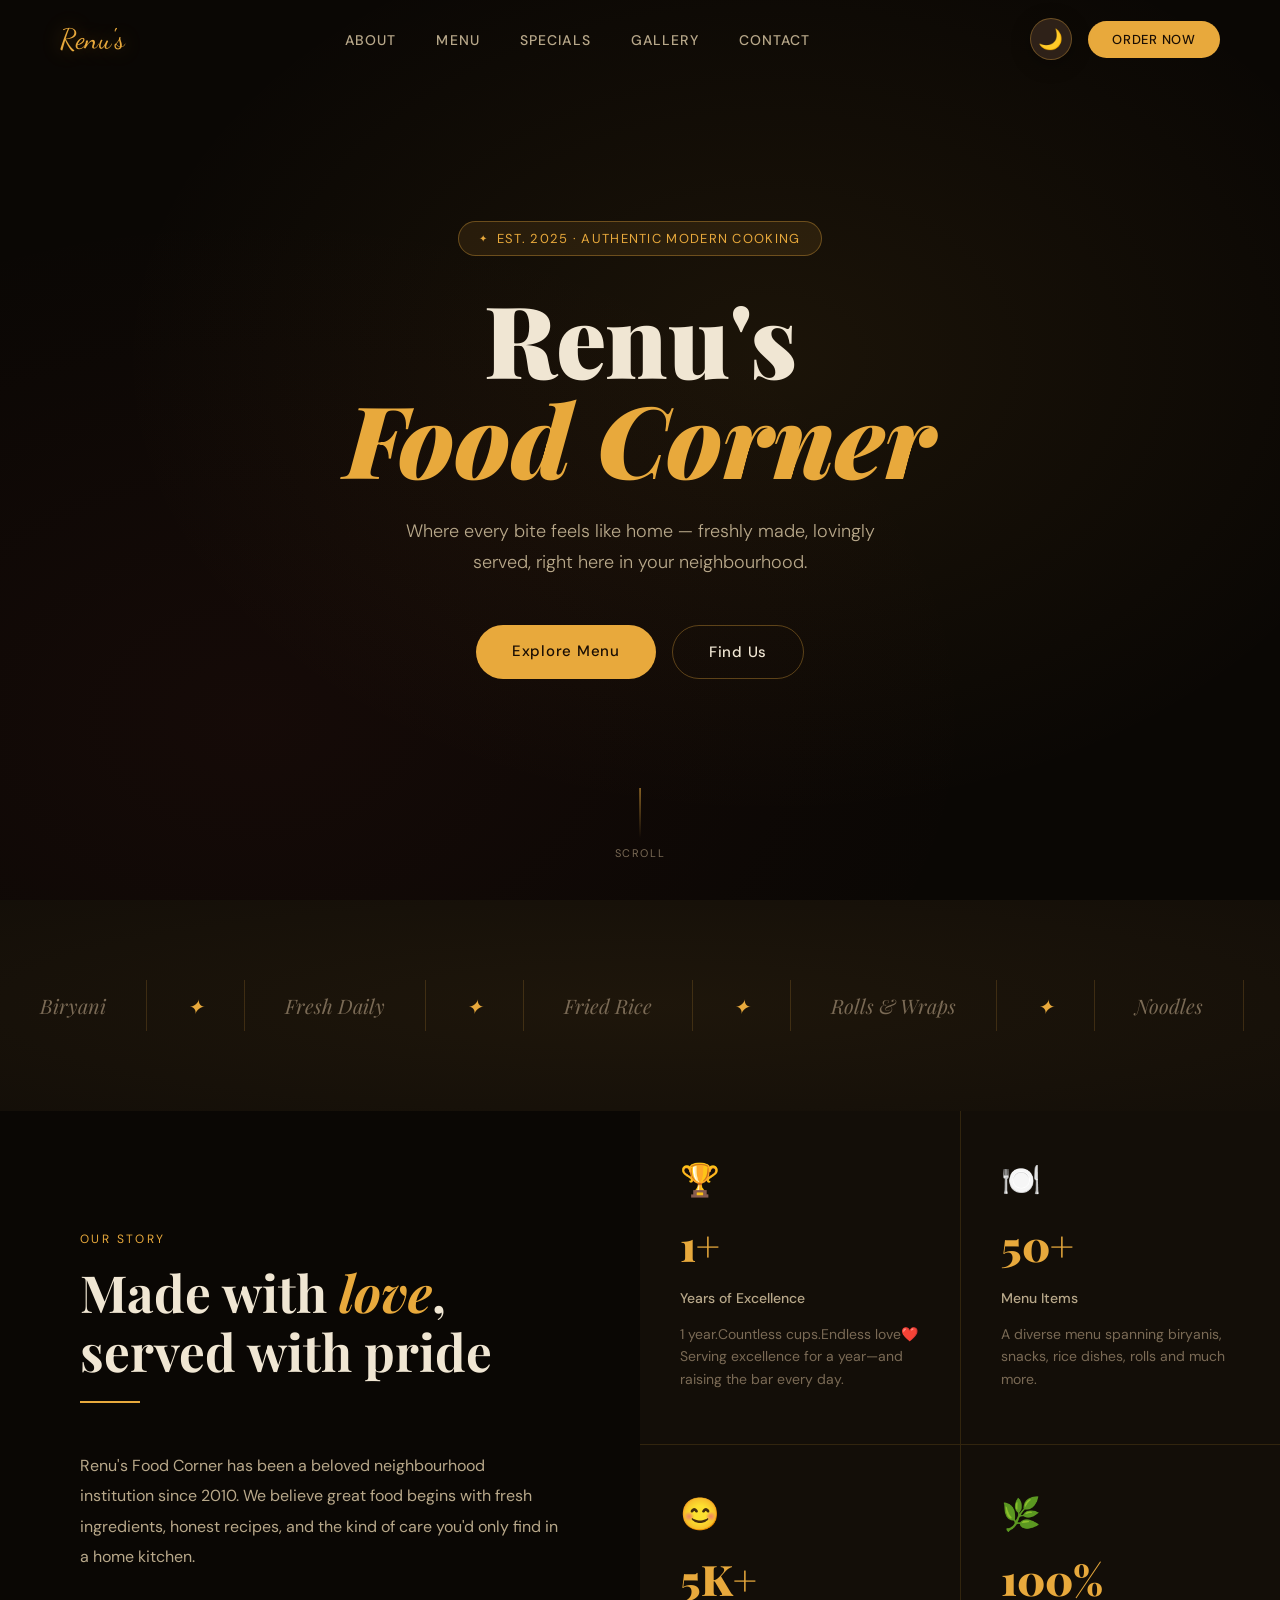
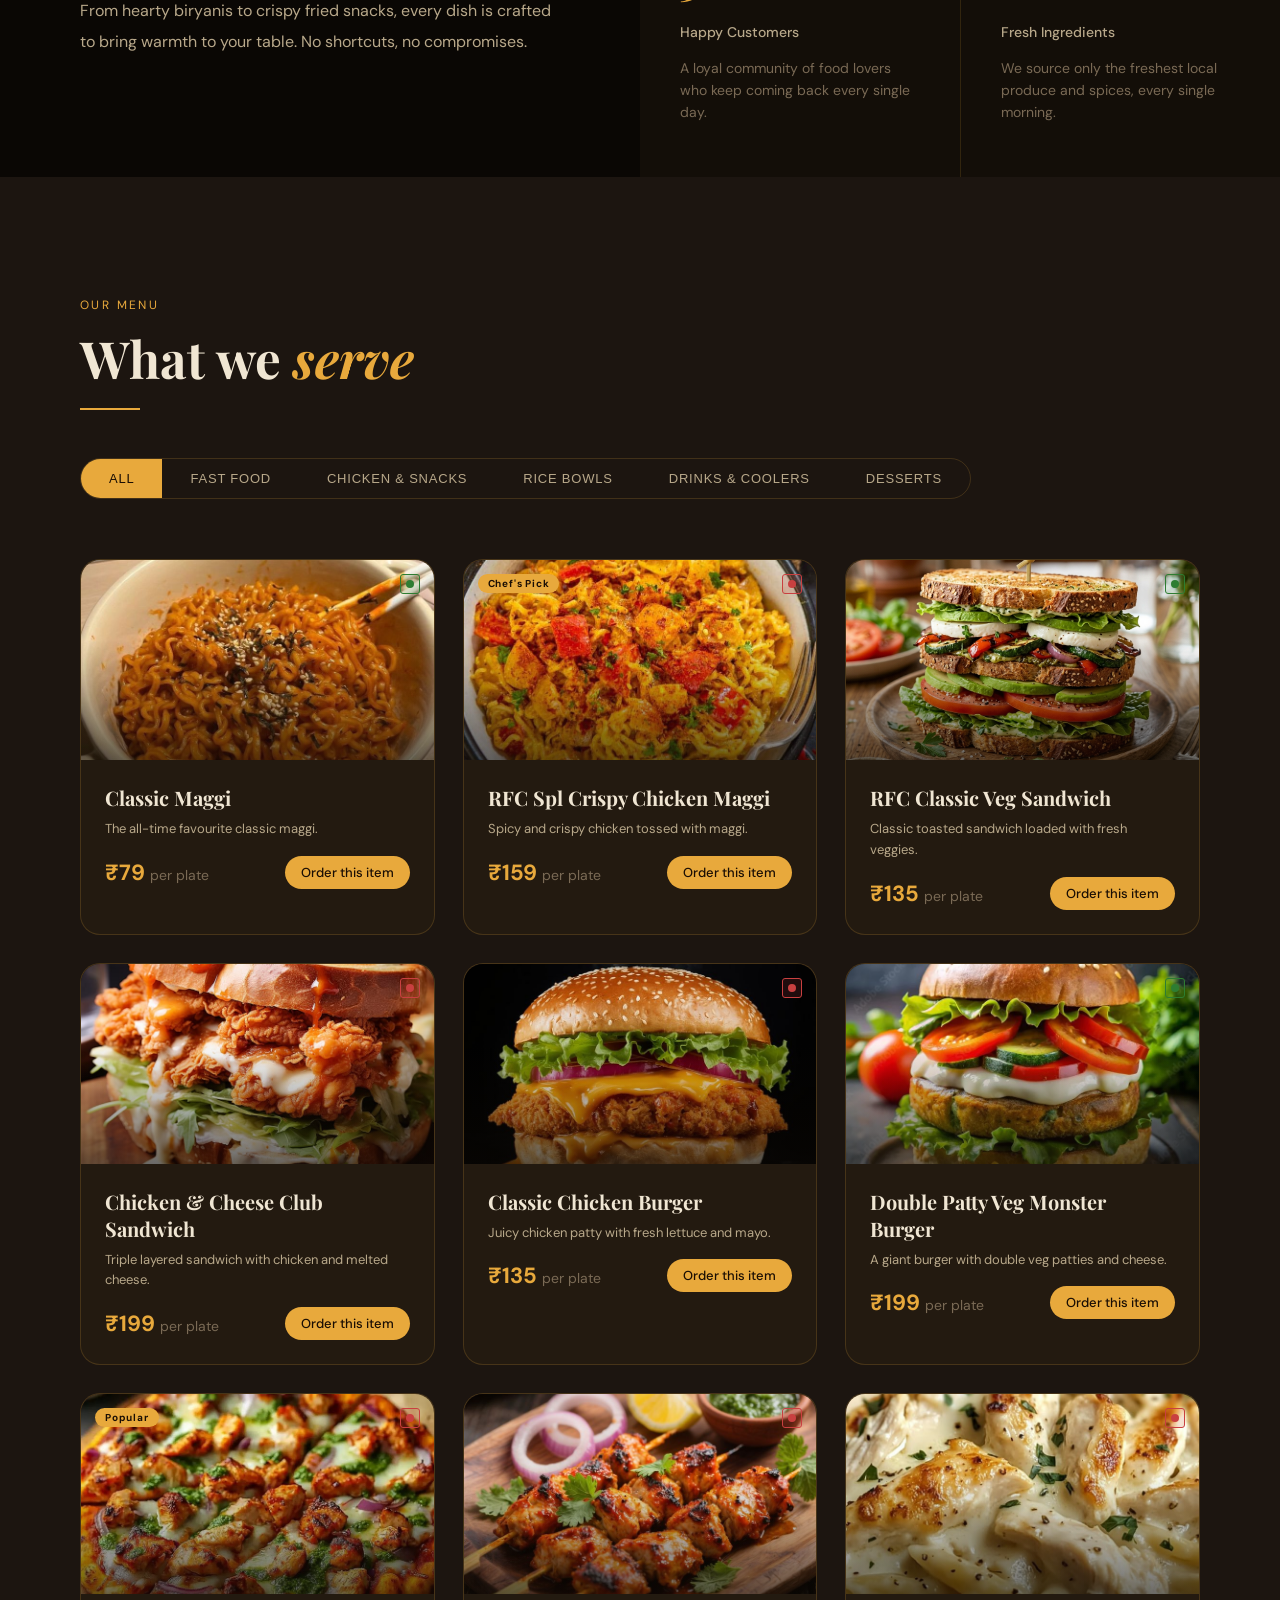
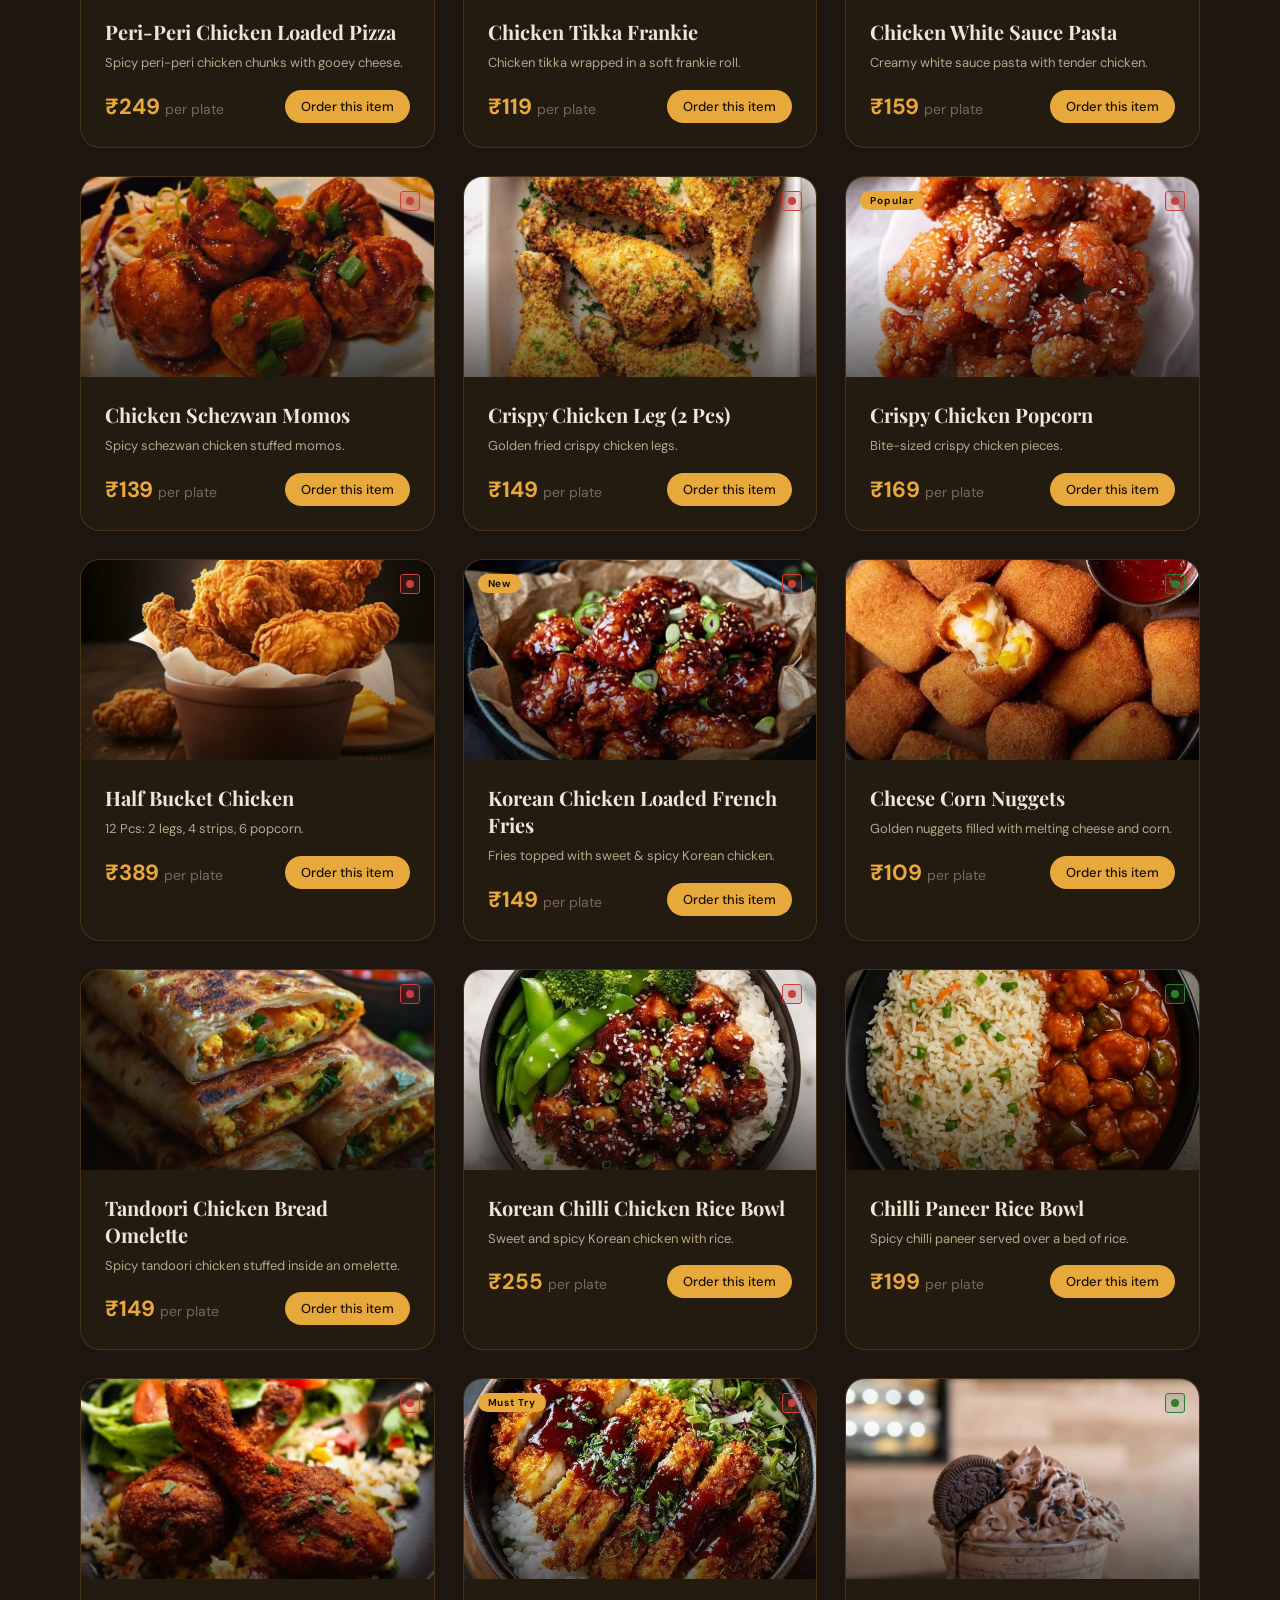
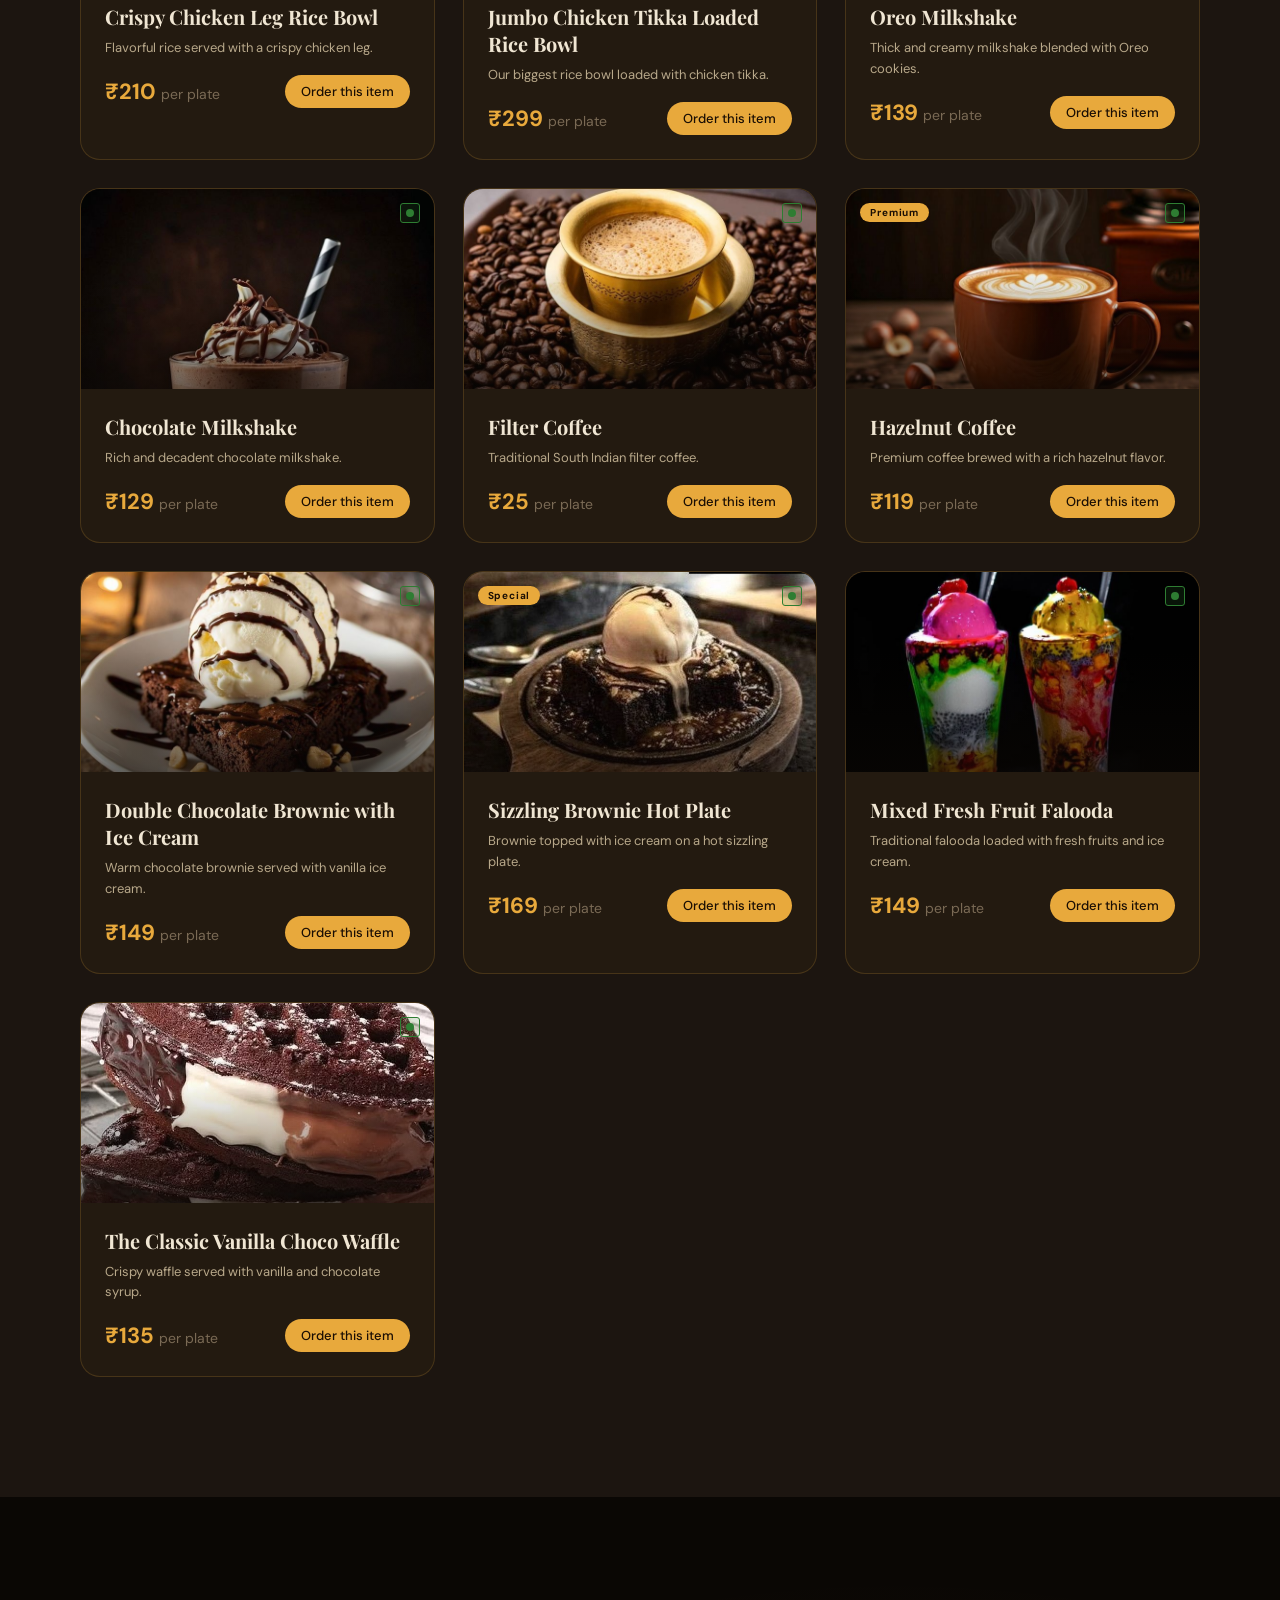
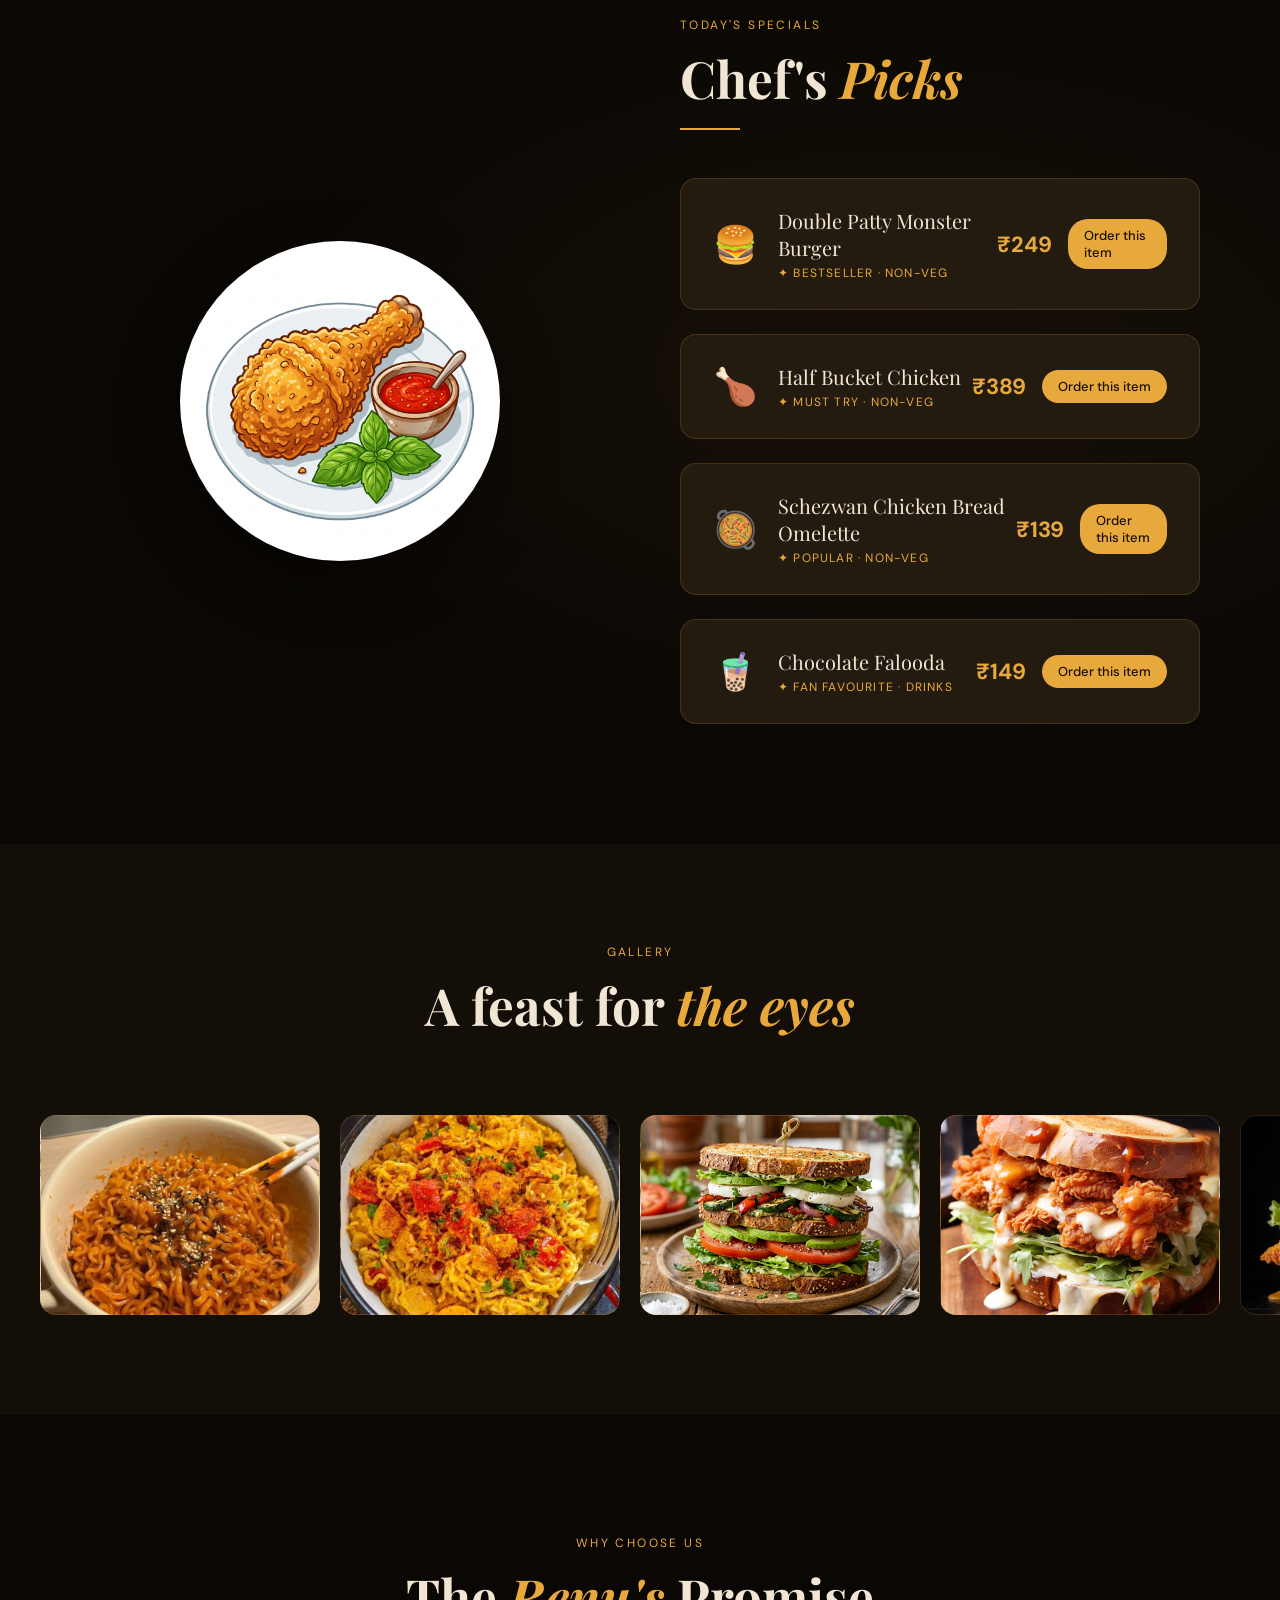
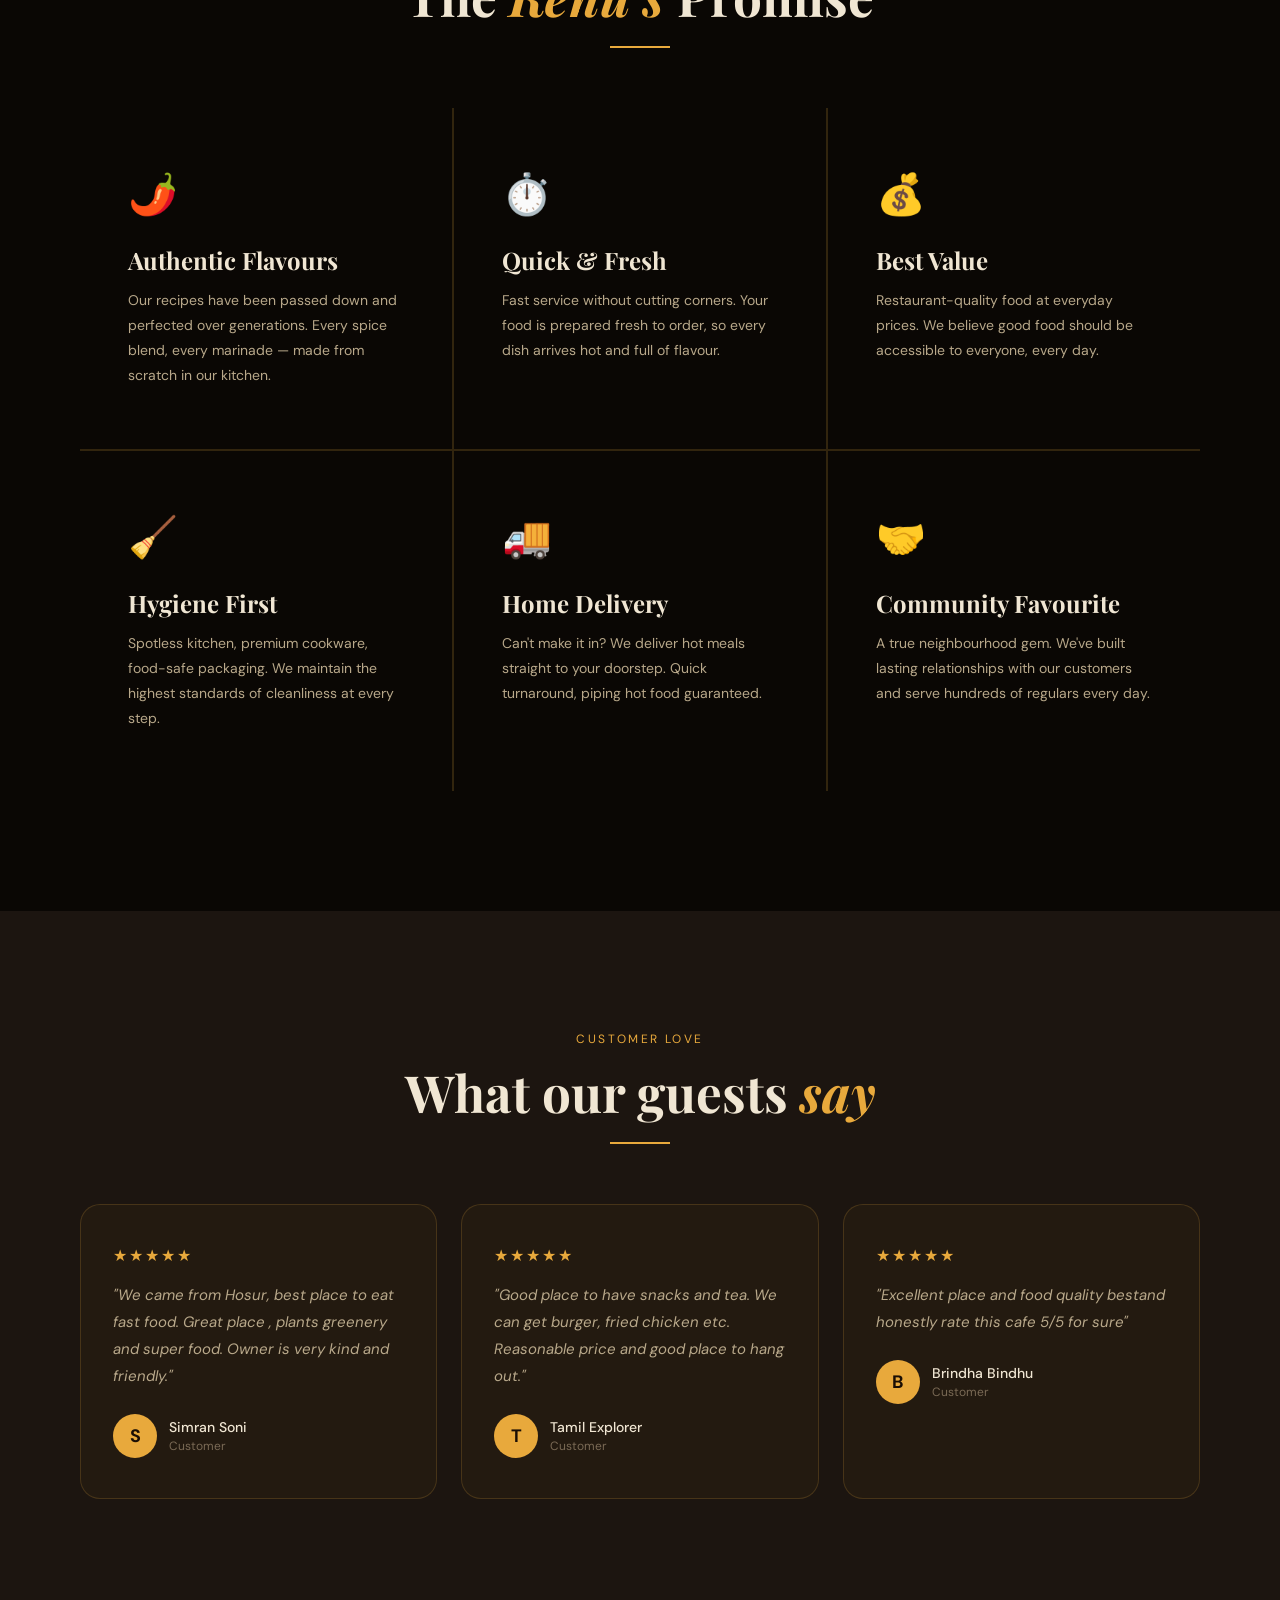
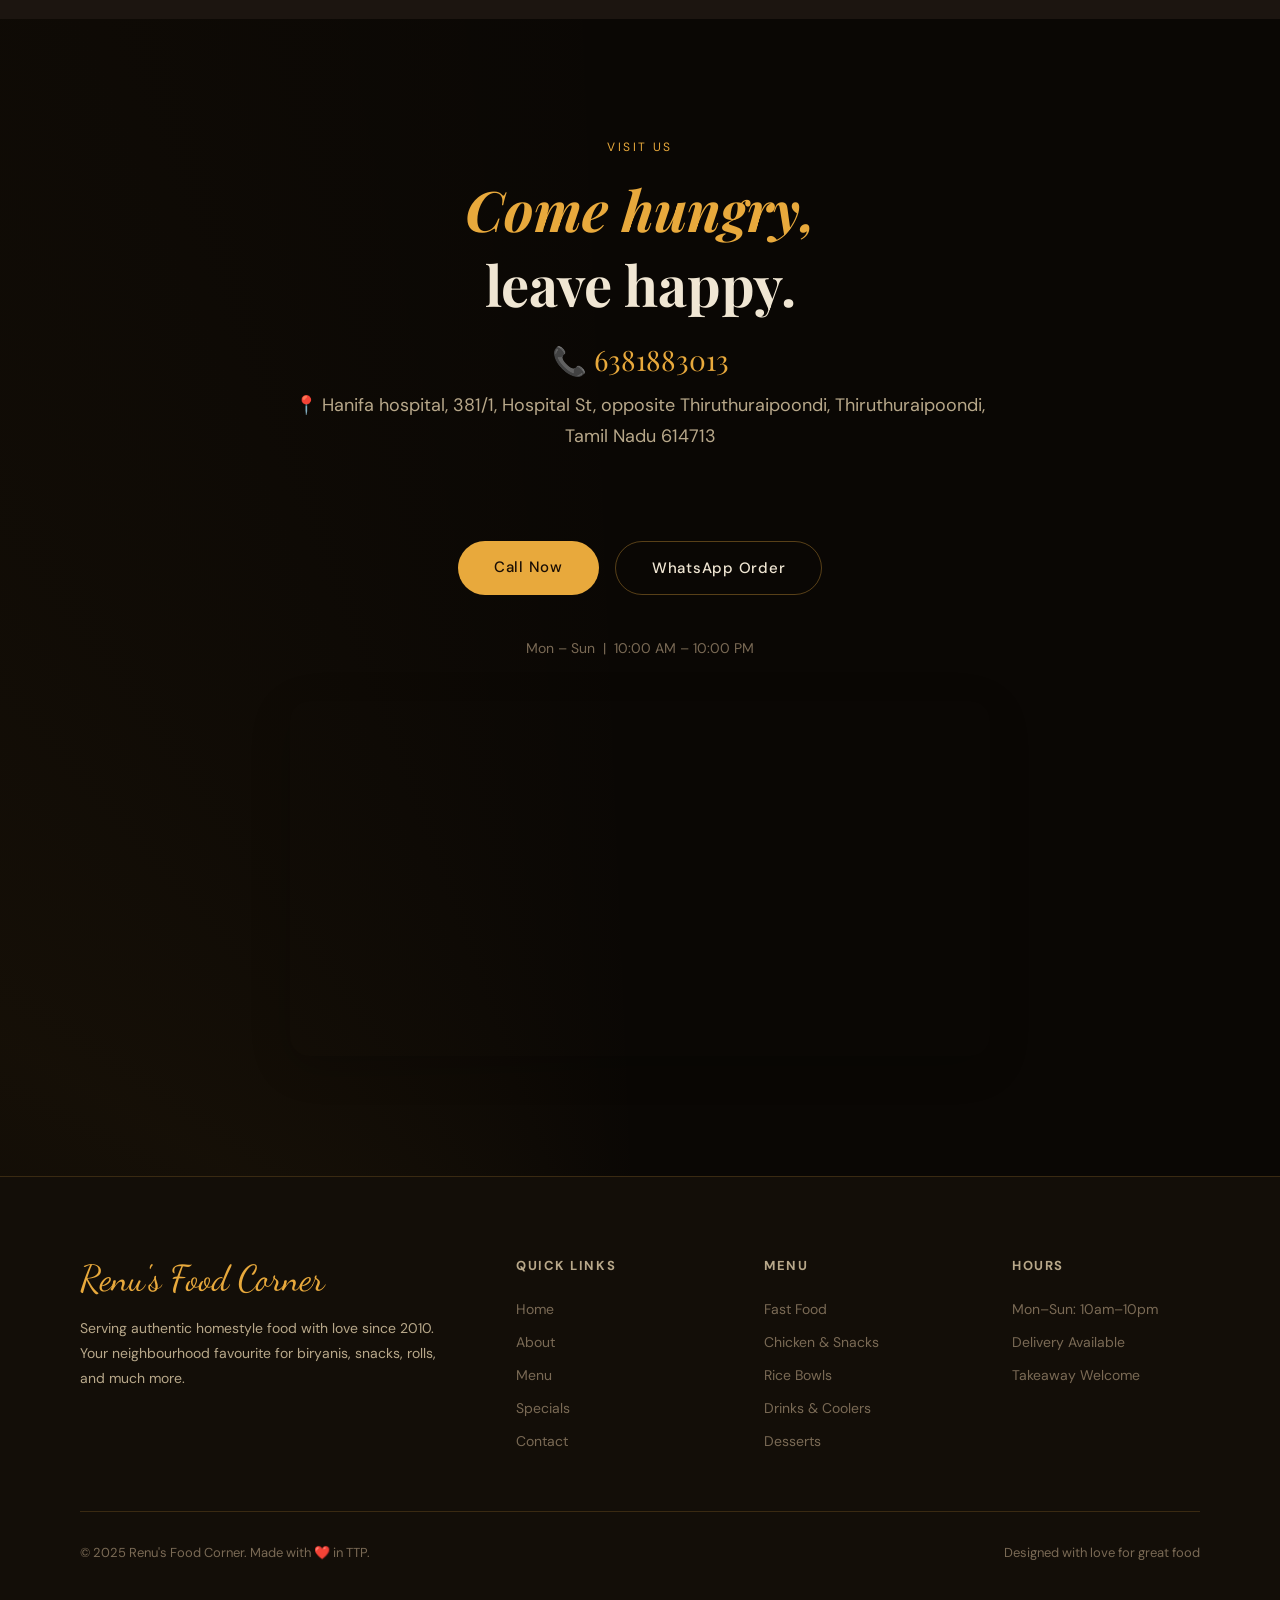
==== Frontend/index.html @ 13da3bda "added frontend files" ====
<!DOCTYPE html>
<html lang="en" data-theme="dark">
<head>
<meta charset="UTF-8">
<meta name="viewport" content="width=device-width, initial-scale=1.0">
<title>Renu's Food Corner</title>
<link href="https://fonts.googleapis.com/css2?family=Playfair+Display:ital,wght@0,400;0,700;0,900;1,400&family=DM+Sans:wght@300;400;500&family=Dancing+Script:wght@700&display=swap" rel="stylesheet">
<link rel="stylesheet" href="style.css">
</head>
<body>

<!-- NAV -->
<nav id="nav">
  <div class="nav-logo">Renu's</div>
  <ul class="nav-links">
    <li><a href="#about">About</a></li>
    <li><a href="#menu">Menu</a></li>
    <li><a href="#specials">Specials</a></li>
    <li><a href="#gallery">Gallery</a></li>
    <li><a href="#contact">Contact</a></li>
  </ul>
  <div style="display:flex; align-items:center; gap:16px;">
    <button class="theme-toggle" onclick="toggleTheme()" aria-label="Toggle theme">
      <span class="sun-icon">☀️</span>
      <span class="moon-icon">🌙</span>
    </button>
    <a href="#contact" class="nav-order">Order Now</a>
  </div>
</nav>

<!-- HERO -->
<section class="hero" id="home">
  <div class="hero-bg"></div>
  <div class="hero-particles" id="particles"></div>
  <div class="hero-content">
    <div class="hero-badge">Est. 2025 · Authentic Modern Cooking</div>
    <h1 class="hero-title">
      Renu's<br><span>Food Corner</span>
    </h1>
    <p class="hero-sub">Where every bite feels like home — freshly made, lovingly served, right here in your neighbourhood.</p>
    <div class="hero-cta">
      <a href="#menu" class="btn-primary">Explore Menu</a>
      <a href="#contact" class="btn-secondary">Find Us</a>
    </div>
  </div>
  <div class="hero-scroll">
    <div class="scroll-line"></div>
    <span>Scroll</span>
  </div>
</section>

<!-- MARQUEE STRIP -->
<div class="parallax-strip">
  <div class="parallax-bg"></div>
  <div class="strip-content">
    <div class="strip-marquee">
      <div class="strip-track">
        <span class="strip-item">Biryani</span>
        <span class="strip-item highlight">✦</span>
        <span class="strip-item">Fresh Daily</span>
        <span class="strip-item highlight">✦</span>
        <span class="strip-item">Fried Rice</span>
        <span class="strip-item highlight">✦</span>
        <span class="strip-item">Rolls &amp; Wraps</span>
        <span class="strip-item highlight">✦</span>
        <span class="strip-item">Noodles</span>
        <span class="strip-item highlight">✦</span>
        <span class="strip-item">Kothu Parotta</span>
        <span class="strip-item highlight">✦</span>
        <span class="strip-item">Western Cooking</span>
        <span class="strip-item highlight">✦</span>
        <span class="strip-item">Chicken Fry</span>
        <span class="strip-item highlight">✦</span>
        <span class="strip-item">Biryani</span>
        <span class="strip-item highlight">✦</span>
        <span class="strip-item">Fresh Daily</span>
        <span class="strip-item highlight">✦</span>
        <span class="strip-item">Fried Rice</span>
        <span class="strip-item highlight">✦</span>
        <span class="strip-item">Rolls &amp; Wraps</span>
        <span class="strip-item highlight">✦</span>
        <span class="strip-item">Noodles</span>
        <span class="strip-item highlight">✦</span>
        <span class="strip-item">Kothu Parotta</span>
        <span class="strip-item highlight">✦</span>
        <span class="strip-item">Western Cooking</span>
        <span class="strip-item highlight">✦</span>
        <span class="strip-item">Chicken Fry</span>
        <span class="strip-item highlight">✦</span>
      </div>
    </div>
  </div>
</div>

<!-- ABOUT / FEATURES -->
<div class="features" id="about">
  <div class="features-text reveal">
    <span class="section-tag">Our Story</span>
    <h2 class="section-title">Made with <em>love</em>, served with pride</h2>
    <div class="section-line"></div>
    <p style="font-size:16px;color:var(--text2);line-height:1.9;margin-bottom:24px;">Renu's Food Corner has been a beloved neighbourhood institution since 2010. We believe great food begins with fresh ingredients, honest recipes, and the kind of care you'd only find in a home kitchen.</p>
    <p style="font-size:16px;color:var(--text2);line-height:1.9;">From hearty biryanis to crispy fried snacks, every dish is crafted to bring warmth to your table. No shortcuts, no compromises.</p>
  </div>
  <div class="features-visual">
    <div class="feat-card reveal">
      <span class="feat-icon">🏆</span>
      <div class="feat-num">1+</div>
      <div class="feat-label">Years of Excellence</div>
      <p>1 year.Countless cups.Endless love❤️ Serving excellence for a year—and raising the bar every day.</p>
    </div>
    <div class="feat-card reveal">
      <span class="feat-icon">🍽️</span>
      <div class="feat-num">50+</div>
      <div class="feat-label">Menu Items</div>
      <p>A diverse menu spanning biryanis, snacks, rice dishes, rolls and much more.</p>
    </div>
    <div class="feat-card reveal">
      <span class="feat-icon">😊</span>
      <div class="feat-num">5K+</div>
      <div class="feat-label">Happy Customers</div>
      <p>A loyal community of food lovers who keep coming back every single day.</p>
    </div>
    <div class="feat-card reveal">
      <span class="feat-icon">🌿</span>
      <div class="feat-num">100%</div>
      <div class="feat-label">Fresh Ingredients</div>
      <p>We source only the freshest local produce and spices, every single morning.</p>
    </div>
  </div>
</div>

<!-- MENU -->
<section class="menu-section" id="menu">
  <div class="reveal">
    <span class="section-tag">Our Menu</span>
    <h2 class="section-title">What we <em>serve</em></h2>
    <div class="section-line"></div>
  </div>
  <div class="menu-tabs reveal">
    <button class="tab active" onclick="filterMenu('all',this)">All</button>
    <button class="tab" onclick="filterMenu('fastfood',this)">Fast Food</button>
    <button class="tab" onclick="filterMenu('snacks',this)">Chicken &amp; Snacks</button>
    <button class="tab" onclick="filterMenu('rice',this)">Rice Bowls</button>
    <button class="tab" onclick="filterMenu('drinks',this)">Drinks &amp; Coolers</button>
    <button class="tab" onclick="filterMenu('desserts',this)">Desserts</button>
  </div>
  <div class="menu-grid" id="menuGrid"></div>
</section>

<!-- SPECIALS -->
<section class="specials" id="specials">
  <div class="specials-bg"></div>
  <div class="specials-grid">
    <div class="special-visual reveal">
      <div class="animated-chicken-container">
        <div class="steam steam-1"></div>
        <div class="steam steam-2"></div>
        <div class="steam steam-3"></div>
        <div class="steam steam-4"></div>
        <img src="images/hot_chicken.png" alt="Hot Chicken" class="animated-chicken">
      </div>
    </div>
    <div class="reveal">
      <span class="section-tag">Today's Specials</span>
      <h2 class="section-title">Chef's <em>Picks</em></h2>
      <div class="section-line"></div>
      <div class="specials-list">
        <div class="special-item">
          <div class="special-item-left">
            <span class="special-item-icon">🍔</span>
            <div>
              <div class="special-item-name">Double Patty Monster Burger</div>
              <div class="special-item-tag">✦ Bestseller · Non-Veg</div>
            </div>
          </div>
          <div style="display:flex; align-items:center; gap:16px;">
            <div class="special-item-price">₹249</div>
            <a href="https://wa.me/916381883013?text=Hi%2C%20I%20want%20to%20order%20Double%20Patty%20Monster%20Burger%20(%E2%82%B9249)" class="order-item-btn" target="_blank" rel="noopener noreferrer">Order this item</a>
          </div>
        </div>
        <div class="special-item">
          <div class="special-item-left">
            <span class="special-item-icon">🍗</span>
            <div>
              <div class="special-item-name">Half Bucket Chicken</div>
              <div class="special-item-tag">✦ Must Try · Non-Veg</div>
            </div>
          </div>
          <div style="display:flex; align-items:center; gap:16px;">
            <div class="special-item-price">₹389</div>
            <a href="https://wa.me/916381883013?text=Hi%2C%20I%20want%20to%20order%20Half%20Bucket%20Chicken%20(%E2%82%B9389)" class="order-item-btn" target="_blank" rel="noopener noreferrer">Order this item</a>
          </div>
        </div>
        <div class="special-item">
          <div class="special-item-left">
            <span class="special-item-icon">🥘</span>
            <div>
              <div class="special-item-name">Schezwan Chicken Bread Omelette</div>
              <div class="special-item-tag">✦ Popular · Non-Veg</div>
            </div>
          </div>
          <div style="display:flex; align-items:center; gap:16px;">
            <div class="special-item-price">₹139</div>
            <a href="https://wa.me/916381883013?text=Hi%2C%20I%20want%20to%20order%20Schezwan%20Chicken%20Bread%20Omelette%20(%E2%82%B9139)" class="order-item-btn" target="_blank" rel="noopener noreferrer">Order this item</a>
          </div>
        </div>
        <div class="special-item">
          <div class="special-item-left">
            <span class="special-item-icon">🧋</span>
            <div>
              <div class="special-item-name">Chocolate Falooda</div>
              <div class="special-item-tag">✦ Fan Favourite · Drinks</div>
            </div>
          </div>
          <div style="display:flex; align-items:center; gap:16px;">
            <div class="special-item-price">₹149</div>
            <a href="https://wa.me/916381883013?text=Hi%2C%20I%20want%20to%20order%20Chocolate%20Falooda%20(%E2%82%B9149)" class="order-item-btn" target="_blank" rel="noopener noreferrer">Order this item</a>
          </div>
        </div>
      </div>
    </div>
  </div>
</section>

<!-- GALLERY -->
<div class="gallery" id="gallery">
  <div class="gallery-title reveal">
    <span class="section-tag">Gallery</span>
    <h2 class="section-title">A feast for <em>the eyes</em></h2>
  </div>
  <div class="gallery-track" id="galleryTrack"></div>
</div>

<!-- WHY US -->
<section class="why-us">
  <div style="text-align:center;" class="reveal">
    <span class="section-tag">Why Choose Us</span>
    <h2 class="section-title">The <em>Renu's</em> Promise</h2>
    <div class="section-line" style="margin:0 auto 0;"></div>
  </div>
  <div class="why-grid">
    <div class="why-card reveal">
      <span class="why-icon">🌶️</span>
      <h3>Authentic Flavours</h3>
      <p>Our recipes have been passed down and perfected over generations. Every spice blend, every marinade — made from scratch in our kitchen.</p>
    </div>
    <div class="why-card reveal">
      <span class="why-icon">⏱️</span>
      <h3>Quick &amp; Fresh</h3>
      <p>Fast service without cutting corners. Your food is prepared fresh to order, so every dish arrives hot and full of flavour.</p>
    </div>
    <div class="why-card reveal">
      <span class="why-icon">💰</span>
      <h3>Best Value</h3>
      <p>Restaurant-quality food at everyday prices. We believe good food should be accessible to everyone, every day.</p>
    </div>
    <div class="why-card reveal">
      <span class="why-icon">🧹</span>
      <h3>Hygiene First</h3>
      <p>Spotless kitchen, premium cookware, food-safe packaging. We maintain the highest standards of cleanliness at every step.</p>
    </div>
    <div class="why-card reveal">
      <span class="why-icon">🚚</span>
      <h3>Home Delivery</h3>
      <p>Can't make it in? We deliver hot meals straight to your doorstep. Quick turnaround, piping hot food guaranteed.</p>
    </div>
    <div class="why-card reveal">
      <span class="why-icon">🤝</span>
      <h3>Community Favourite</h3>
      <p>A true neighbourhood gem. We've built lasting relationships with our customers and serve hundreds of regulars every day.</p>
    </div>
  </div>
</section>

<!-- TESTIMONIALS -->
<section class="testimonials">
  <div class="reveal">
    <span class="section-tag">Customer Love</span>
    <h2 class="section-title">What our guests <em>say</em></h2>
    <div class="section-line" style="margin:0 auto;"></div>
  </div>
  <div class="testi-grid">
    <div class="testi-card reveal">
      <div class="stars">★★★★★</div>
      <p class="testi-text">"We came from Hosur, best place to eat fast food. Great place , plants greenery and super food. Owner is very kind and friendly."</p>
      <div class="testi-author">
        <div class="testi-avatar">S</div>
        <div><div class="testi-name">Simran Soni</div><div class="testi-loc">Customer</div></div>
      </div>
    </div>
    <div class="testi-card reveal">
      <div class="stars">★★★★★</div>
      <p class="testi-text">"Good place to have snacks and tea. We can get burger, fried chicken etc. Reasonable price and good place to hang out."</p>
      <div class="testi-author">
        <div class="testi-avatar">T</div>
        <div><div class="testi-name">Tamil Explorer</div><div class="testi-loc">Customer</div></div>
      </div>
    </div>
    <div class="testi-card reveal">
      <div class="stars">★★★★★</div>
      <p class="testi-text">"Excellent place and food quality bestand honestly rate this cafe 5/5 for sure"</p>
      <div class="testi-author">
        <div class="testi-avatar">B</div>
        <div><div class="testi-name">Brindha Bindhu</div><div class="testi-loc">Customer</div></div>
      </div>
    </div>
  </div>
</section>

<!-- CTA / CONTACT -->
<section class="cta-section" id="contact">
  <div class="cta-bg"></div>
  <div class="cta-inner reveal">
    <span class="section-tag">Visit Us</span>
    <h2><em>Come hungry,</em><br>leave happy.</h2>
    <span class="cta-phone">📞 6381883013</span>
    <p class="cta-addr">📍 Hanifa hospital, 381/1, Hospital St, opposite Thiruthuraipoondi, Thiruthuraipoondi, Tamil Nadu 614713</p>
    <br><br>
    <div class="cta-actions">
      <a href="tel:+916381883013" class="btn-primary">Call Now</a>
      <a href="https://wa.me/916381883013?text=I%20want%20to%20place%20a%20order" class="btn-secondary">WhatsApp Order</a>
    </div>
    <br><br>
    <p style="font-size:14px;color:var(--text3); margin-bottom: 40px;">
      Mon – Sun &nbsp;|&nbsp; 10:00 AM – 10:00 PM
    </p>

    <div style="width: 100%; border-radius: 20px; overflow: hidden; box-shadow: 0 10px 40px rgba(0,0,0,0.2);">
      <iframe src="https://www.google.com/maps?q=hanifa+hospital,+381/1,+Hospital+St,+opposite+Thiruthuraipoondi,+Thiruthuraipoondi,+Tamil+Nadu+614713&output=embed" width="100%" height="350" style="border:0;" allowfullscreen="" loading="lazy" referrerpolicy="no-referrer-when-downgrade"></iframe>
    </div>
  </div>
</section>

<!-- FOOTER -->
<footer>
  <div class="footer-grid">
    <div>
      <div class="footer-brand">Renu's Food Corner</div>
      <p class="footer-desc">Serving authentic homestyle food with love since 2010. Your neighbourhood favourite for biryanis, snacks, rolls, and much more.</p>
      <br>
    </div>
    <div class="footer-col">
      <h4>Quick Links</h4>
      <ul>
        <li><a href="#home">Home</a></li>
        <li><a href="#about">About</a></li>
        <li><a href="#menu">Menu</a></li>
        <li><a href="#specials">Specials</a></li>
        <li><a href="#contact">Contact</a></li>
      </ul>
    </div>
    <div class="footer-col">
      <h4>Menu</h4>
      <ul>
        <li><a href="#menu">Fast Food</a></li>
        <li><a href="#menu">Chicken &amp; Snacks</a></li>
        <li><a href="#menu">Rice Bowls</a></li>
        <li><a href="#menu">Drinks &amp; Coolers</a></li>
        <li><a href="#menu">Desserts</a></li>
      </ul>
    </div>
    <div class="footer-col">
      <h4>Hours</h4>
      <ul>
        <li><a href="#">Mon–Sun: 10am–10pm</a></li>
        <li><a href="#">Delivery Available</a></li>
        <li><a href="#">Takeaway Welcome</a></li>
      </ul>
    </div>
  </div>
  <div class="footer-bottom">
    <span>© 2025 Renu's Food Corner. Made with ❤️ in TTP.</span>
    <span>Designed with love for great food</span>
  </div>
</footer>

<script src="script.js"></script>
</body>
</html>
---- Frontend/style.css ----
:root {
  --bg: #0a0704;
  --bg2: #130e08;
  --bg3: #1c1510;
  --surface: #231a10;
  --surface2: #2e2118;
  --gold: #e8a93c;
  --gold2: #f5c96a;
  --gold3: #c47a15;
  --cream: #f5e9d0;
  --cream2: #ede0c4;
  --text: #f0e6d3;
  --text2: #b8a88a;
  --text3: #7a6a55;
  --red: #c94040;
  --red2: #e05050;
  --border: rgba(232,169,60,0.18);
  --border2: rgba(232,169,60,0.35);
  --glow: rgba(232,169,60,0.12);
}
[data-theme="light"] {
  --bg: #ffffff;
  --bg2: #f4f4f4;
  --bg3: #ebebeb;
  --surface: #ffffff;
  --surface2: #f9f9f9;
  --gold: #ffcc00;
  --gold2: #e6b800;
  --gold3: #ffdb4d;
  --cream: #111111;
  --cream2: #222222;
  --text: #000000;
  --text2: #333333;
  --text3: #666666;
  --red: #cc0000;
  --red2: #990000;
  --border: rgba(0,0,0,0.1);
  --border2: rgba(0,0,0,0.2);
  --glow: rgba(255, 204, 0, 0.15);
}
* { margin:0; padding:0; box-sizing:border-box; }
html { scroll-behavior:smooth; }
body {
  font-family:'DM Sans', sans-serif;
  background:var(--bg);
  color:var(--text);
  overflow-x:hidden;
  transition: background 0.4s, color 0.4s;
}

/* ── SCROLLBAR ── */
::-webkit-scrollbar { width:6px; }
::-webkit-scrollbar-track { background:var(--bg); }
::-webkit-scrollbar-thumb { background:var(--gold3); border-radius:3px; }

/* ── THEME TOGGLE ── */
.theme-toggle {
  z-index:1000;
  width:42px; height:42px; border-radius:50%;
  background:var(--surface2); border:1.5px solid var(--border2);
  cursor:pointer; display:flex; align-items:center; justify-content:center;
  font-size:20px; transition:all 0.3s; box-shadow:0 4px 20px rgba(0,0,0,0.3);
}
.theme-toggle:hover { transform:scale(1.1) rotate(20deg); border-color:var(--gold); }
.sun-icon, .moon-icon { position:absolute; transition:all 0.4s; }
[data-theme="dark"] .sun-icon { opacity:0; transform:scale(0) rotate(90deg); }
[data-theme="dark"] .moon-icon { opacity:1; transform:scale(1) rotate(0); }
[data-theme="light"] .sun-icon { opacity:1; transform:scale(1) rotate(0); }
[data-theme="light"] .moon-icon { opacity:0; transform:scale(0) rotate(-90deg); }

/* ── NAV ── */
nav {
  position:fixed; top:0; width:100%; z-index:999;
  padding:18px 60px; display:flex; align-items:center; justify-content:space-between;
  background:transparent; transition:all 0.4s;
}
nav.scrolled {
  background:var(--bg2);
  border-bottom:1px solid var(--border);
  backdrop-filter:blur(16px);
  padding:12px 60px;
  box-shadow:0 4px 30px rgba(0,0,0,0.4);
}
.nav-logo {
  font-family:'Dancing Script', cursive;
  font-size:28px; color:var(--gold);
  text-shadow:0 0 20px rgba(232,169,60,0.4);
  letter-spacing:0.02em;
}
.nav-links { display:flex; gap:40px; list-style:none; }
.nav-links a {
  color:var(--text2); text-decoration:none; font-size:14px;
  font-weight:500; letter-spacing:0.08em; text-transform:uppercase;
  position:relative; transition:color 0.3s;
}
.nav-links a::after {
  content:''; position:absolute; bottom:-4px; left:0; width:0; height:1.5px;
  background:var(--gold); transition:width 0.3s;
}
.nav-links a:hover { color:var(--gold); }
.nav-links a:hover::after { width:100%; }
.nav-order {
  background:var(--gold); color:#1a0e04; padding:10px 24px;
  border-radius:30px; font-size:13px; font-weight:500;
  letter-spacing:0.06em; text-transform:uppercase; cursor:pointer;
  border:none; transition:all 0.3s; text-decoration:none;
}
.nav-order:hover { background:var(--gold2); transform:translateY(-2px); box-shadow:0 6px 20px rgba(232,169,60,0.4); }

/* ── HERO ── */
.hero {
  min-height:100vh; position:relative; display:flex;
  align-items:center; justify-content:center; overflow:hidden;
}
.hero-bg {
  position:absolute; inset:0;
  background: radial-gradient(ellipse at 60% 40%, rgba(232,169,60,0.08) 0%, transparent 60%),
              radial-gradient(ellipse at 20% 80%, rgba(201,64,64,0.06) 0%, transparent 50%),
              var(--bg);
}
.hero-particles { position:absolute; inset:0; overflow:hidden; }
.particle {
  position:absolute; border-radius:50%;
  background:var(--gold); opacity:0; animation:float-particle 8s infinite;
}
@keyframes float-particle {
  0% { transform:translateY(100vh) scale(0); opacity:0; }
  10% { opacity:0.4; }
  90% { opacity:0.1; }
  100% { transform:translateY(-20vh) scale(1.5); opacity:0; }
}
.hero-content { position:relative; text-align:center; z-index:2; max-width:900px; padding:0 40px; }
.hero-badge {
  display:inline-flex; align-items:center; gap:8px;
  background:rgba(232,169,60,0.1); border:1px solid var(--border2);
  padding:8px 20px; border-radius:30px; font-size:13px; color:var(--gold);
  letter-spacing:0.1em; text-transform:uppercase; margin-bottom:32px;
  animation:fade-up 0.8s ease forwards;
}
.hero-badge::before { content:'✦'; font-size:10px; }
.hero-title {
  font-family:'Playfair Display', serif;
  font-size:clamp(52px,8vw,100px); font-weight:900; line-height:1.0;
  margin-bottom:28px;
  animation:fade-up 0.8s 0.2s ease both;
}
.hero-title span { color:var(--gold); display:block; font-style:italic; }
.hero-sub {
  font-size:18px; color:var(--text2); line-height:1.7; max-width:520px;
  margin:0 auto 48px; font-weight:300;
  animation:fade-up 0.8s 0.4s ease both;
}
.hero-cta { display:flex; gap:16px; justify-content:center; animation:fade-up 0.8s 0.6s ease both; }
.btn-primary {
  background:var(--gold); color:#1a0e04; padding:16px 36px;
  border-radius:40px; font-weight:500; font-size:15px;
  letter-spacing:0.05em; cursor:pointer; border:none;
  transition:all 0.3s; text-decoration:none; display:inline-block;
}
.btn-primary:hover { background:var(--gold2); transform:translateY(-3px); box-shadow:0 10px 30px rgba(232,169,60,0.4); }
.btn-secondary {
  background:transparent; color:var(--text); padding:16px 36px;
  border-radius:40px; font-weight:500; font-size:15px;
  letter-spacing:0.05em; cursor:pointer; border:1.5px solid var(--border2);
  transition:all 0.3s; text-decoration:none; display:inline-block;
}
.btn-secondary:hover { border-color:var(--gold); color:var(--gold); transform:translateY(-3px); }
.hero-scroll {
  position:absolute; bottom:40px; left:50%; transform:translateX(-50%);
  display:flex; flex-direction:column; align-items:center; gap:8px;
  color:var(--text3); font-size:11px; letter-spacing:0.15em; text-transform:uppercase;
  animation:bounce 2s infinite;
}
.scroll-line { width:1px; height:50px; background:linear-gradient(to bottom, var(--gold), transparent); }
@keyframes bounce { 0%,100%{transform:translateX(-50%) translateY(0)} 50%{transform:translateX(-50%) translateY(8px)} }
@keyframes fade-up { from{opacity:0;transform:translateY(30px)} to{opacity:1;transform:translateY(0)} }

/* ── 3D DISH FLOAT ── */
.hero-3d {
  position:absolute; right:8%; top:50%; transform:translateY(-50%);
  width:380px; height:380px; animation:dish-float 6s ease-in-out infinite;
}
@keyframes dish-float {
  0%,100%{transform:translateY(-50%) rotate(-4deg) scale(1);}
  50%{transform:translateY(calc(-50% - 20px)) rotate(4deg) scale(1.03);}
}
.dish-scene {
  width:100%; height:100%;
  background: conic-gradient(from 0deg at 50% 50%,
    #2a1a08 0%, #3d2510 20%, #c47a15 35%, #e8a93c 50%, #c47a15 65%, #3d2510 80%, #2a1a08 100%);
  border-radius:50%; display:flex; align-items:center; justify-content:center;
  font-size:140px; box-shadow: 0 20px 80px rgba(232,169,60,0.3), inset 0 10px 30px rgba(255,255,255,0.05);
  position:relative; overflow:hidden;
}
.dish-scene::before {
  content:''; position:absolute; top:15%; left:15%; width:70%; height:70%;
  border-radius:50%; background:rgba(255,255,255,0.04); border:1px solid rgba(255,255,255,0.08);
}

/* ── PARALLAX STRIP ── */
.parallax-strip {
  position:relative; overflow:hidden; padding:80px 0;
  background:var(--bg2);
}
.parallax-bg {
  position:absolute; inset:-30%; background:
    radial-gradient(ellipse at 50% 50%, rgba(232,169,60,0.05) 0%, transparent 70%);
  animation:parallax-drift 12s ease-in-out infinite alternate;
}
@keyframes parallax-drift { from{transform:translateY(-10px)} to{transform:translateY(10px)} }
.strip-content { position:relative; z-index:2; }
.strip-marquee { display:flex; gap:0; overflow:hidden; }
.strip-track { display:flex; gap:0; animation:marquee 25s linear infinite; white-space:nowrap; }
.strip-item {
  padding:12px 40px; font-family:'Playfair Display',serif; font-style:italic;
  font-size:20px; color:var(--text3); border-right:1px solid var(--border);
  flex-shrink:0;
}
.strip-item.highlight { color:var(--gold); }
@keyframes marquee { from{transform:translateX(0)} to{transform:translateX(-50%)} }

/* ── SECTION COMMON ── */
section { padding:120px 80px; }
.section-tag {
  font-size:12px; color:var(--gold); letter-spacing:0.2em;
  text-transform:uppercase; margin-bottom:16px; display:block;
}
.section-title {
  font-family:'Playfair Display', serif; font-size:clamp(36px,4vw,56px);
  font-weight:700; line-height:1.15; margin-bottom:20px;
}
.section-title em { font-style:italic; color:var(--gold); }
.section-line { width:60px; height:2px; background:var(--gold); margin-bottom:48px; }
.reveal { opacity:0; transform:translateY(40px); transition:all 0.8s cubic-bezier(0.16,1,0.3,1); }
.reveal.visible { opacity:1; transform:translateY(0); }

/* ── ABOUT / FEATURE CARDS ── */
.features {
  background:var(--bg);
  display:grid; grid-template-columns:1fr 1fr;
  gap:0; align-items:center;
}
.features-text { padding:120px 80px; }
.features-visual {
  background:var(--bg2); height:100%; display:grid;
  grid-template-columns:1fr 1fr; gap:1px;
  background:var(--border);
}
.feat-card {
  background:var(--bg2); padding:48px 40px;
  display:flex; flex-direction:column; gap:16px;
  transition:all 0.4s;
  position:relative; overflow:hidden;
}
.feat-card::before {
  content:''; position:absolute; inset:0;
  background:var(--glow); opacity:0; transition:opacity 0.4s;
}
.feat-card:hover::before { opacity:1; }
.feat-card:hover { transform:scale(1.02); }
.feat-icon { font-size:32px; }
.feat-num { font-family:'Playfair Display',serif; font-size:42px; font-weight:900; color:var(--gold); }
.feat-label { font-size:14px; color:var(--text2); font-weight:500; }
.feat-card p { font-size:14px; color:var(--text3); line-height:1.6; }

/* ── MENU ── */
.menu-section { background:var(--bg3); }
.menu-tabs {
  display:flex; gap:0; border:1px solid var(--border); border-radius:50px;
  overflow:hidden; margin-bottom:60px; width:fit-content;
}
.tab {
  padding:12px 28px; font-size:13px; font-weight:500;
  letter-spacing:0.06em; text-transform:uppercase; cursor:pointer;
  background:transparent; border:none; color:var(--text2);
  transition:all 0.3s;
}
.tab.active { background:var(--gold); color:#1a0e04; }
.tab:hover:not(.active) { color:var(--gold); }
.menu-grid {
  display:grid; grid-template-columns:repeat(auto-fill, minmax(300px, 1fr)); gap:28px;
}
.menu-card {
  background:var(--surface); border:1px solid var(--border);
  border-radius:20px; overflow:hidden;
  transition:all 0.4s cubic-bezier(0.16,1,0.3,1);
  cursor:pointer;
}
.menu-card:hover { transform:translateY(-8px); border-color:var(--border2); box-shadow:0 20px 60px rgba(0,0,0,0.4); }
.menu-card-img {
  height:200px; background:var(--surface2);
  display:flex; align-items:center; justify-content:center; font-size:72px;
  position:relative; overflow:hidden;
}
.menu-card-img::after {
  content:''; position:absolute; inset:0;
  background:linear-gradient(to top, rgba(10,7,4,0.6), transparent 60%);
}
.veg-badge, .nonveg-badge {
  position:absolute; top:14px; right:14px; z-index:2;
  width:20px; height:20px; border-radius:3px; border:1.5px solid;
  display:flex; align-items:center; justify-content:center;
}
.veg-badge { border-color:#2e7d32; background:rgba(46,125,50,0.15); }
.veg-badge::after { content:''; width:8px; height:8px; border-radius:50%; background:#2e7d32; }
.nonveg-badge { border-color:#c94040; background:rgba(201,64,64,0.15); }
.nonveg-badge::after { content:''; width:8px; height:8px; border-radius:50%; background:#c94040; }
.badge-new {
  position:absolute; top:14px; left:14px; z-index:2;
  background:var(--gold); color:#1a0e04; padding:3px 10px;
  border-radius:20px; font-size:10px; font-weight:700; letter-spacing:0.08em;
}
.menu-card-body { padding:24px; }
.menu-card-name { font-family:'Playfair Display',serif; font-size:20px; font-weight:700; margin-bottom:8px; }
.menu-card-desc { font-size:13px; color:var(--text2); line-height:1.6; margin-bottom:16px; }
.menu-card-footer { display:flex; align-items:center; justify-content:space-between; }
.menu-card-price { font-size:22px; font-weight:700; color:var(--gold); }
.menu-card-price span { font-size:14px; color:var(--text3); font-weight:400; }
.add-btn {
  width:36px; height:36px; border-radius:50%; background:var(--gold);
  border:none; cursor:pointer; color:#1a0e04; font-size:20px; font-weight:300;
  display:flex; align-items:center; justify-content:center;
  transition:all 0.3s;
}
.add-btn:hover { background:var(--gold2); transform:scale(1.15) rotate(90deg); }
.order-item-btn {
  background:var(--gold); color:#1a0e04; padding:8px 16px;
  border-radius:20px; font-size:13px; font-weight:500;
  text-decoration:none; transition:all 0.3s;
}
.order-item-btn:hover { background:var(--gold2); transform:translateY(-2px); }

/* ── SPECIALS PARALLAX ── */
.specials {
  background:var(--bg); position:relative; overflow:hidden;
}
.specials-bg {
  position:absolute; inset:0;
  background: radial-gradient(ellipse 80% 60% at 70% 50%, rgba(232,169,60,0.06) 0%, transparent 70%);
}
.specials-grid { display:grid; grid-template-columns:1fr 1fr; gap:80px; align-items:center; position:relative; z-index:2; }
.special-visual {
  position:relative; height:500px; display:flex; align-items:center; justify-content:center;
}

/* ── HOT CHICKEN ANIMATION ── */
.animated-chicken-container {
  position: relative;
  width: 320px;
  height: 320px;
  display: flex;
  align-items: center;
  justify-content: center;
  margin-top: 60px;
}
.animated-chicken {
  width: 320px;
  height: 320px;
  object-fit: cover;
  position: relative;
  z-index: 2;
  border-radius: 50%;
  box-shadow: 0 20px 60px rgba(0,0,0,0.4);
  background: var(--bg);
}
.steam {
  position: absolute;
  bottom: 50%;
  width: 40px;
  height: 80px;
  background: radial-gradient(circle at center, rgba(255,255,255,0.4) 0%, transparent 70%);
  border-radius: 50%;
  filter: blur(2px);
  opacity: 0;
  z-index: 3;
  pointer-events: none;
}
.steam-1 { left: 30%; animation: steam-rise 3s infinite 0s; }
.steam-2 { left: 45%; animation: steam-rise 3s infinite 1s; }
.steam-3 { left: 60%; animation: steam-rise 3s infinite 2s; }
.steam-4 { left: 40%; animation: steam-rise 3s infinite 1.5s; }

@keyframes steam-rise {
  0% { transform: translateY(0) scale(1) rotate(0deg); opacity: 0; }
  20% { opacity: 0.7; }
  50% { transform: translateY(-60px) scale(1.5) rotate(10deg); opacity: 0.4; }
  100% { transform: translateY(-150px) scale(2.5) rotate(-10deg); opacity: 0; }
}
.special-ring {
  width:320px; height:320px; border-radius:50%;
  border:1px solid var(--border2);
  position:absolute;
  animation:spin-ring 20s linear infinite;
}
.special-ring:nth-child(2) { width:260px; height:260px; animation-direction:reverse; animation-duration:14s; border-style:dashed; }
.special-ring:nth-child(3) { width:200px; height:200px; animation-duration:10s; }
@keyframes spin-ring { to { transform:rotate(360deg); } }
.special-emoji { font-size:100px; z-index:2; animation:dish-float 4s ease-in-out infinite; }
.special-dots { position:absolute; width:100%; height:100%; }
.s-dot {
  position:absolute; width:8px; height:8px; border-radius:50%;
  background:var(--gold); opacity:0.6;
}
.specials-list { display:flex; flex-direction:column; gap:24px; }
.special-item {
  background:var(--surface); border:1px solid var(--border);
  border-radius:16px; padding:28px 32px;
  display:flex; align-items:center; justify-content:space-between;
  transition:all 0.4s; cursor:pointer;
}
.special-item:hover { border-color:var(--gold); transform:translateX(8px); }
.special-item-left { display:flex; align-items:center; gap:20px; }
.special-item-icon { font-size:36px; }
.special-item-name { font-family:'Playfair Display',serif; font-size:20px; margin-bottom:4px; }
.special-item-tag { font-size:12px; color:var(--gold); letter-spacing:0.1em; text-transform:uppercase; }
.special-item-price { font-size:22px; font-weight:700; color:var(--gold); }

/* ── GALLERY PARALLAX ── */
.gallery { background:var(--bg2); padding:100px 0; overflow:hidden; }
.gallery-title { text-align:center; padding:0 80px 60px; }
.gallery-track {
  display:flex; gap:20px; padding:0 40px;
  animation:gallery-scroll 30s linear infinite;
  width:max-content;
}
.gallery-track:hover { animation-play-state:paused; }
@keyframes gallery-scroll { from{transform:translateX(0)} to{transform:translateX(-50%)} }
.gallery-card {
  width:280px; height:200px; border-radius:16px; overflow:hidden;
  background:var(--surface); flex-shrink:0;
  display:flex; align-items:center; justify-content:center;
  font-size:60px; border:1px solid var(--border);
  transition:all 0.4s; cursor:pointer;
}
.gallery-card:hover { transform:scale(1.05); border-color:var(--gold); box-shadow:0 10px 40px rgba(232,169,60,0.2); }

/* ── WHY US ── */
.why-us { background:var(--bg); }
.why-grid { display:grid; grid-template-columns:repeat(3,1fr); gap:2px; background:var(--border); margin-top:60px; }
.why-card {
  background:var(--bg); padding:60px 48px;
  transition:all 0.4s; position:relative; overflow:hidden;
}
.why-card::before {
  content:''; position:absolute; bottom:0; left:0; right:0; height:3px;
  background:var(--gold); transform:scaleX(0); transition:transform 0.4s;
}
.why-card:hover::before { transform:scaleX(1); }
.why-card:hover { background:var(--bg2); }
.why-icon { font-size:40px; margin-bottom:24px; display:block; }
.why-card h3 { font-family:'Playfair Display',serif; font-size:24px; margin-bottom:12px; }
.why-card p { font-size:14px; color:var(--text2); line-height:1.8; }

/* ── TESTIMONIALS ── */
.testimonials { background:var(--bg3); text-align:center; }
.testi-grid { display:grid; grid-template-columns:repeat(3,1fr); gap:24px; margin-top:60px; }
.testi-card {
  background:var(--surface); border:1px solid var(--border);
  border-radius:20px; padding:40px 32px; text-align:left;
  transition:all 0.4s;
}
.testi-card:hover { border-color:var(--border2); transform:translateY(-4px); }
.stars { color:var(--gold); font-size:16px; margin-bottom:16px; letter-spacing:2px; }
.testi-text { font-size:15px; color:var(--text2); line-height:1.8; margin-bottom:24px; font-style:italic; }
.testi-author { display:flex; align-items:center; gap:12px; }
.testi-avatar {
  width:44px; height:44px; border-radius:50%; background:var(--gold);
  display:flex; align-items:center; justify-content:center;
  font-size:18px; font-weight:700; color:#1a0e04;
}
.testi-name { font-weight:500; font-size:14px; }
.testi-loc { font-size:12px; color:var(--text3); margin-top:2px; }

/* ── CTA SECTION ── */
.cta-section {
  background:var(--bg); padding:120px 80px;
  position:relative; overflow:hidden;
}
.cta-bg {
  position:absolute; inset:0;
  background: conic-gradient(from 180deg at 50% 120%,
    transparent 60deg, rgba(232,169,60,0.05) 120deg, transparent 180deg);
}
.cta-inner {
  position:relative; z-index:2; text-align:center; max-width:700px; margin:0 auto;
}
.cta-inner h2 { font-family:'Playfair Display',serif; font-size:56px; margin-bottom:20px; }
.cta-inner h2 em { color:var(--gold); font-style:italic; }
.cta-inner p { font-size:18px; color:var(--text2); margin-bottom:48px; line-height:1.7; }
.cta-actions { display:flex; gap:16px; justify-content:center; flex-wrap:wrap; }
.cta-phone { font-family:'Playfair Display',serif; font-size:28px; color:var(--gold); margin-bottom:12px; display:block; }
.cta-addr { font-size:14px; color:var(--text2); }

/* ── FOOTER ── */
footer {
  background:var(--bg2); border-top:1px solid var(--border);
  padding:80px 80px 40px;
}
.footer-grid { display:grid; grid-template-columns:2fr 1fr 1fr 1fr; gap:60px; margin-bottom:60px; }
.footer-brand { font-family:'Dancing Script',cursive; font-size:36px; color:var(--gold); margin-bottom:16px; }
.footer-desc { font-size:14px; color:var(--text2); line-height:1.8; }
.footer-col h4 { font-size:13px; letter-spacing:0.12em; text-transform:uppercase; color:var(--text2); margin-bottom:24px; }
.footer-col ul { list-style:none; display:flex; flex-direction:column; gap:12px; }
.footer-col ul li a { color:var(--text3); text-decoration:none; font-size:14px; transition:color 0.3s; }
.footer-col ul li a:hover { color:var(--gold); }
.footer-bottom {
  border-top:1px solid var(--border); padding-top:32px;
  display:flex; align-items:center; justify-content:space-between;
  font-size:13px; color:var(--text3);
}
.footer-social { display:flex; gap:16px; }
.social-btn {
  width:40px; height:40px; border-radius:50%; background:var(--surface);
  border:1px solid var(--border); display:flex; align-items:center; justify-content:center;
  color:var(--text2); font-size:16px; cursor:pointer; transition:all 0.3s; text-decoration:none;
}
.social-btn:hover { border-color:var(--gold); color:var(--gold); transform:translateY(-2px); }

/* ── PARALLAX JS HELPER ── */
.parallax-el { will-change:transform; }

/* ── RESPONSIVE ── */
@media(max-width:900px) {
  nav { padding:16px 24px; }
  nav.scrolled { padding:10px 24px; }
  .nav-links { display:none; }
  section { padding:80px 24px; }
  .features { grid-template-columns:1fr; }
  .features-text { padding:40px 24px; }
  .features-visual { height:auto; grid-template-columns:1fr; }
  
  .menu-tabs { flex-wrap: wrap; justify-content: center; margin-bottom: 30px; }
  .tab { padding:10px 16px; font-size: 12px; }
  /* Hide 'All' option on mobile */
  .tab[onclick*="'all'"] { display: none; }
  
  /* Menu Grid Horizontal Slide */
  .menu-grid {
    display: flex;
    overflow-x: auto;
    scroll-snap-type: x mandatory;
    gap: 16px;
    padding-bottom: 20px;
    -webkit-overflow-scrolling: touch;
    scrollbar-width: none;
    grid-template-columns: none;
  }
  .menu-grid::-webkit-scrollbar { display: none; }
  .menu-card {
    min-width: 85%;
    flex-shrink: 0;
    scroll-snap-align: center;
  }

  .specials-grid { grid-template-columns:1fr; }
  .special-visual { height:280px; margin-bottom: 40px; }
  .animated-chicken-container { transform: scale(0.7); margin-top: 0; }
  .why-grid { grid-template-columns:1fr; }
  
  /* Testimonials Horizontal Slide */
  .testi-grid { 
    display: flex; 
    overflow-x: auto; 
    scroll-snap-type: x mandatory; 
    gap: 16px;
    padding-bottom: 20px;
    -webkit-overflow-scrolling: touch;
    scrollbar-width: none;
    grid-template-columns: none;
  }
  .testi-grid::-webkit-scrollbar { display: none; }
  .testi-card {
    min-width: 78vw;
    width: 78vw;
    max-width: 340px;
    aspect-ratio: 1 / 1;
    display: flex;
    flex-direction: column;
    justify-content: space-between;
    align-items: center;
    text-align: center;
    flex-shrink: 0;
    scroll-snap-align: center;
    padding: 24px 20px;
    border-radius: 26px;
    border: 1px solid var(--border);
    background: var(--surface);
    box-shadow: 0 14px 35px rgba(0, 0, 0, 0.22);
  }
  .stars { color: var(--gold); }
  .testi-text {
    color: var(--text);
    font-size: 24px;
    line-height: 1.55;
    font-family: 'Playfair Display', serif;
    margin-bottom: 0;
  }
  .testi-author {
    flex-direction: column;
    justify-content: center;
    gap: 8px;
  }
  .testi-avatar {
    background: var(--gold);
    color: #1a0e04;
    border: 1px solid var(--border2);
  }
  .testi-name { color: var(--text); }
  .testi-loc { color: var(--text2); }
  .testi-card:hover {
    transform: none;
    border-color: var(--border);
  }

  /* Footer Layout: Menu beside Quick Links */
  .footer-grid { 
    display: grid;
    grid-template-columns: 1fr 1fr;
    gap: 40px 20px; 
  }
  .footer-grid > div:first-child { grid-column: 1 / -1; }
  .footer-grid > div:nth-child(2) { grid-column: 1 / 2; }
  .footer-grid > div:nth-child(3) { grid-column: 2 / 3; }
  .footer-grid > div:nth-child(4) { grid-column: 1 / -1; }

  .footer-bottom { flex-direction: column; gap: 16px; text-align: center; }
  .hero-3d { display:none; }
  .hero-title { font-size: clamp(40px, 10vw, 60px); }
  .cta-section { padding:80px 24px; }
  footer { padding:60px 24px 40px; }
}
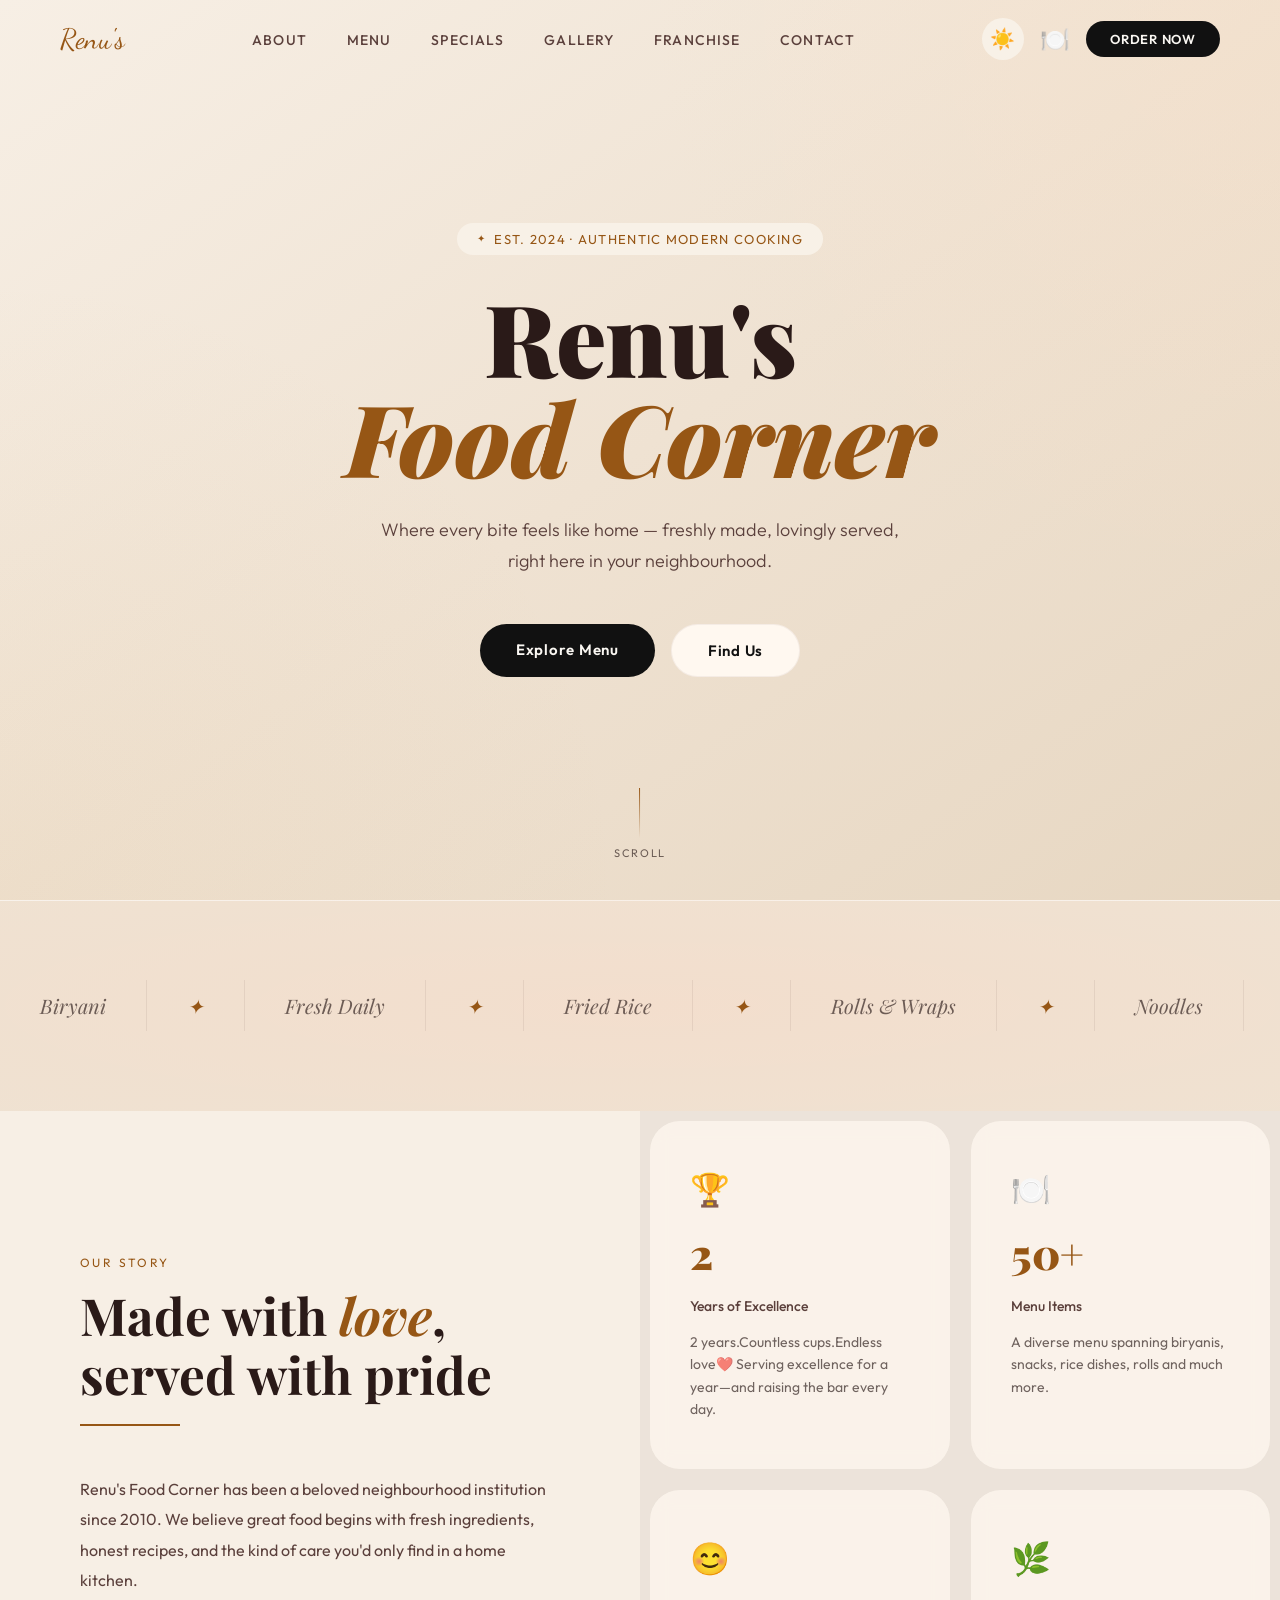
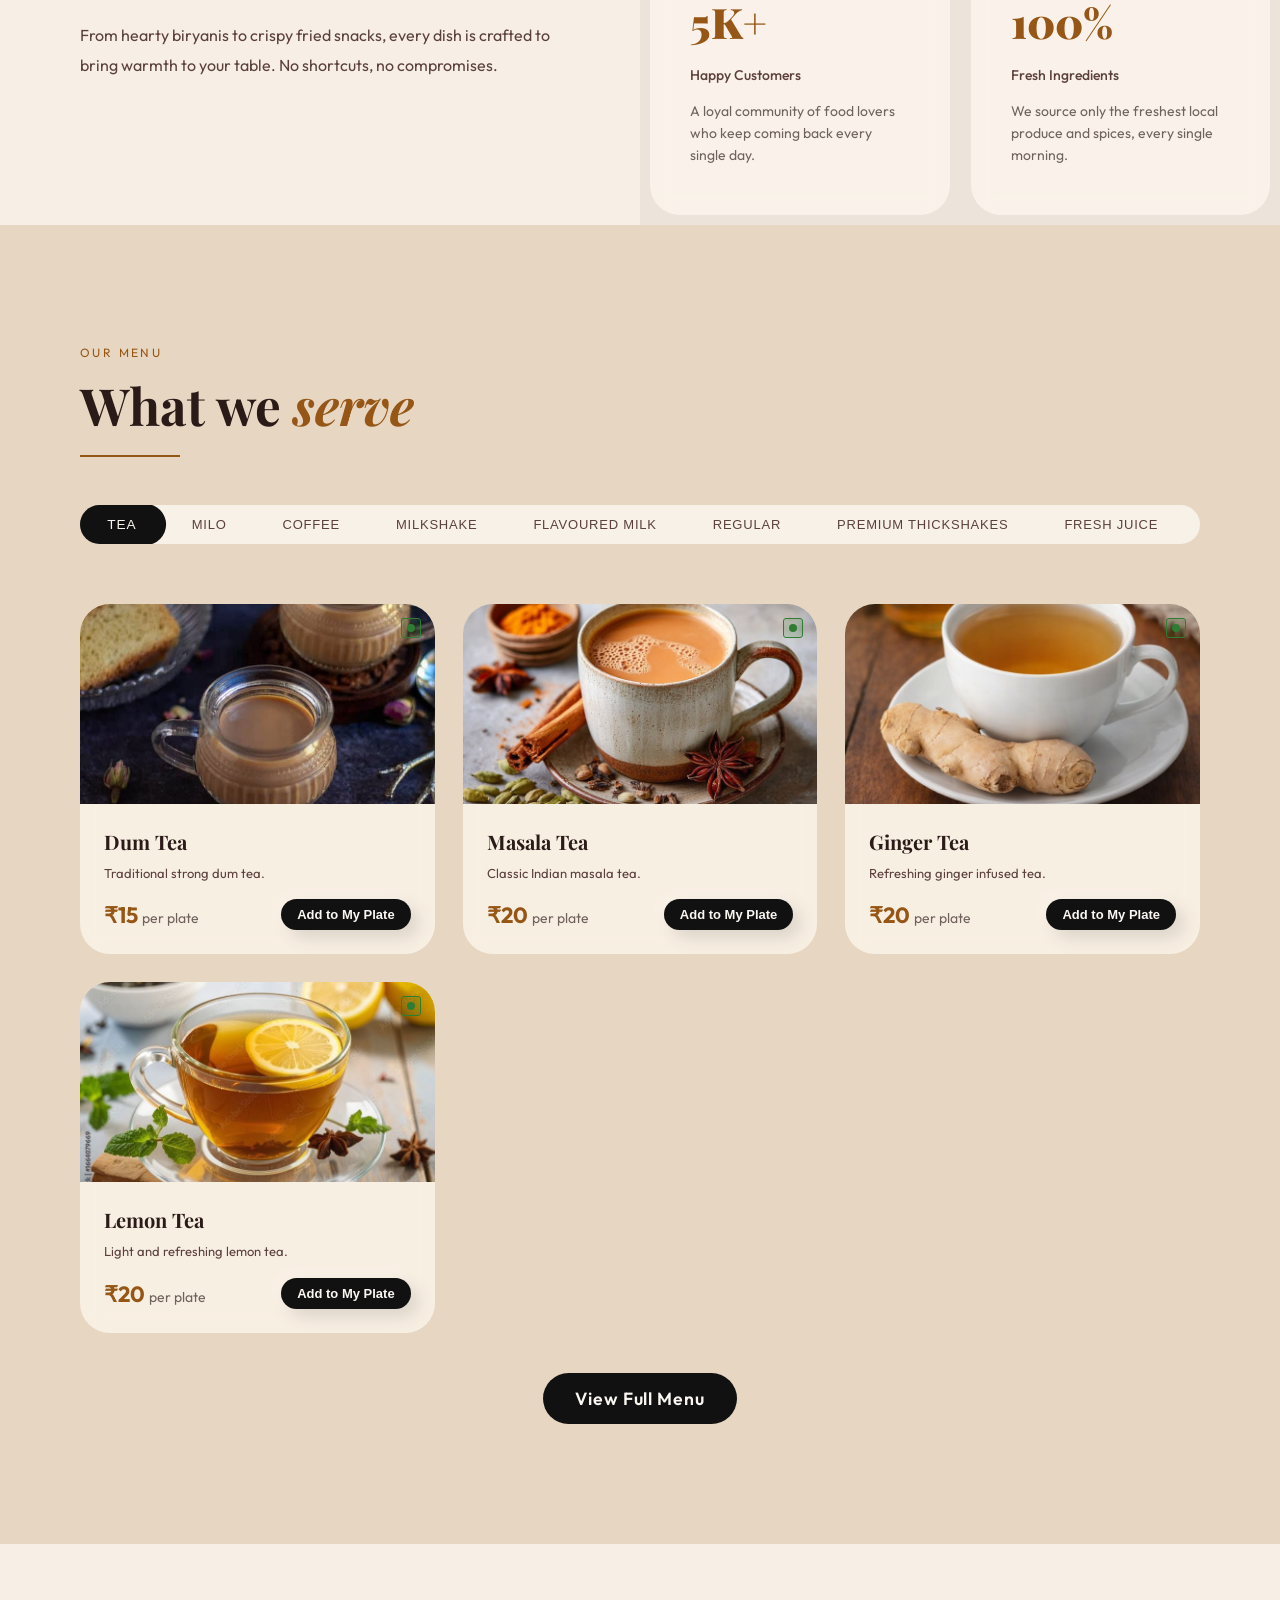
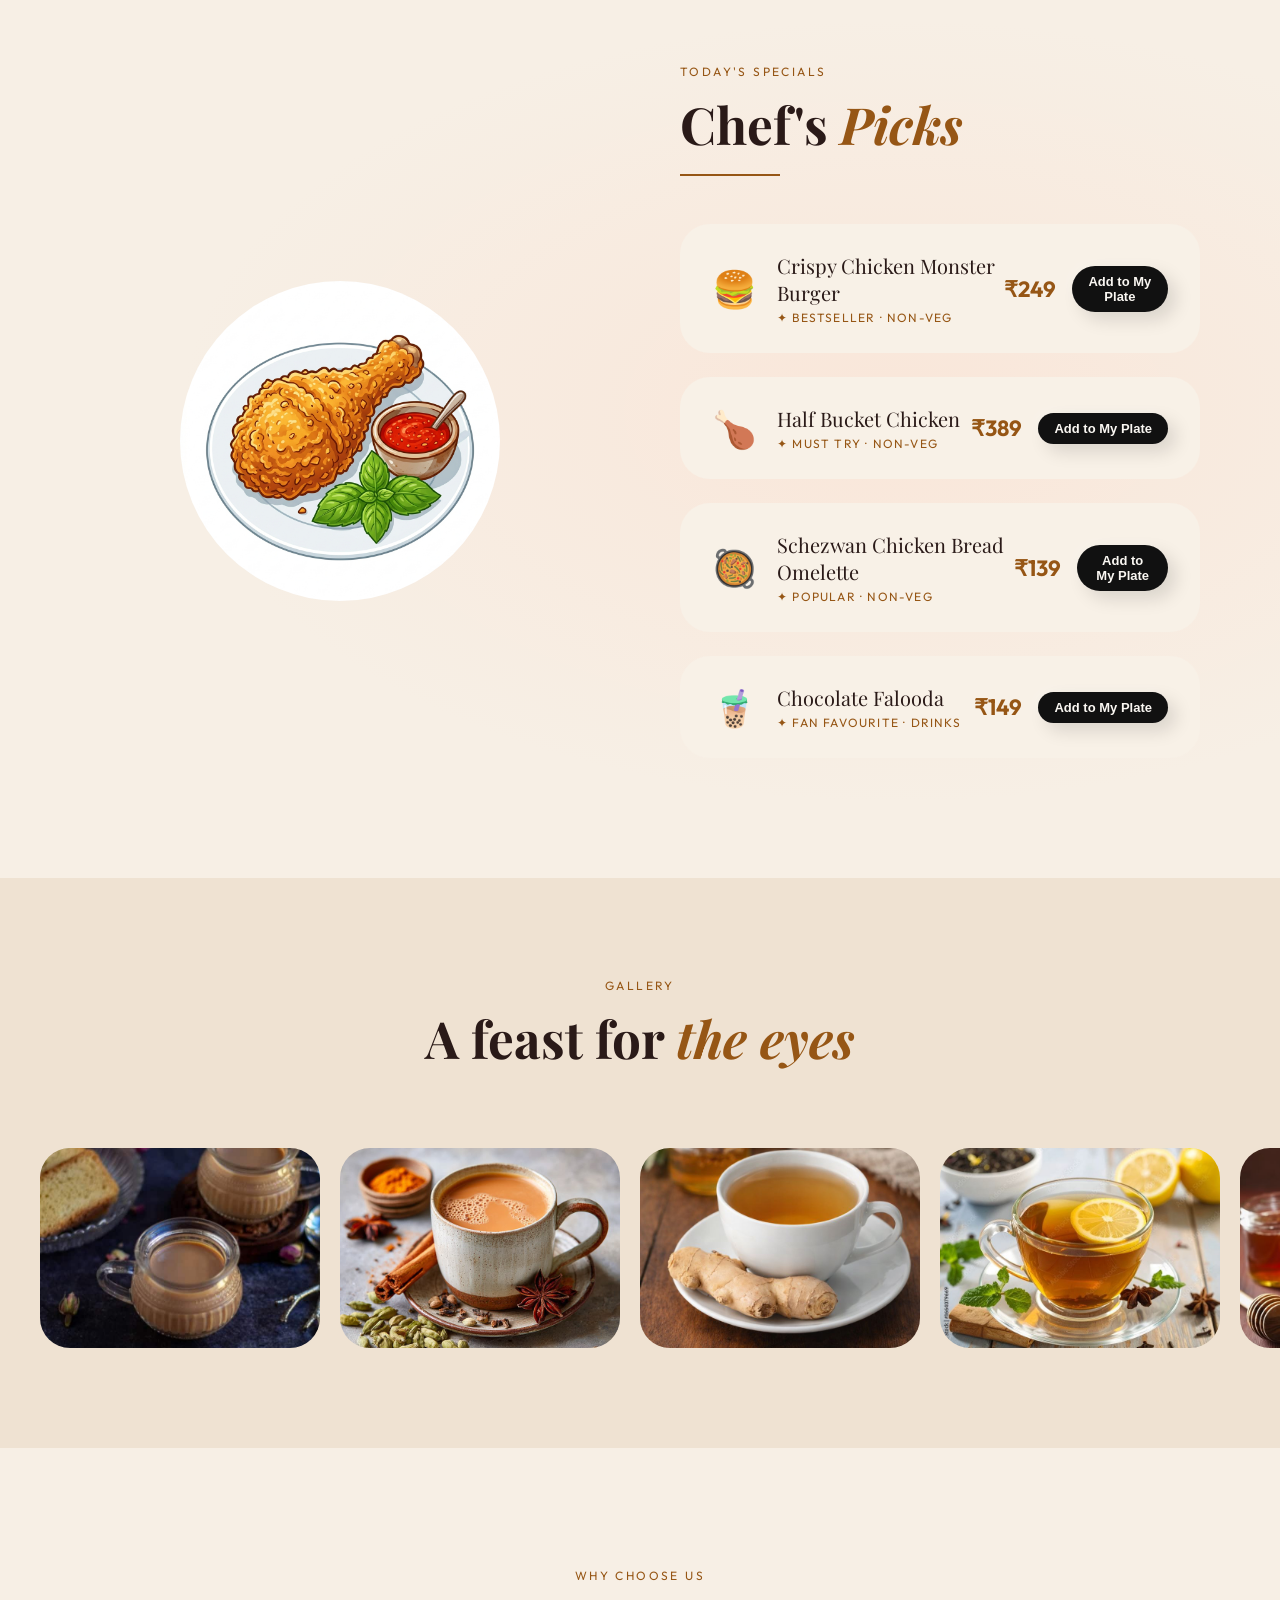
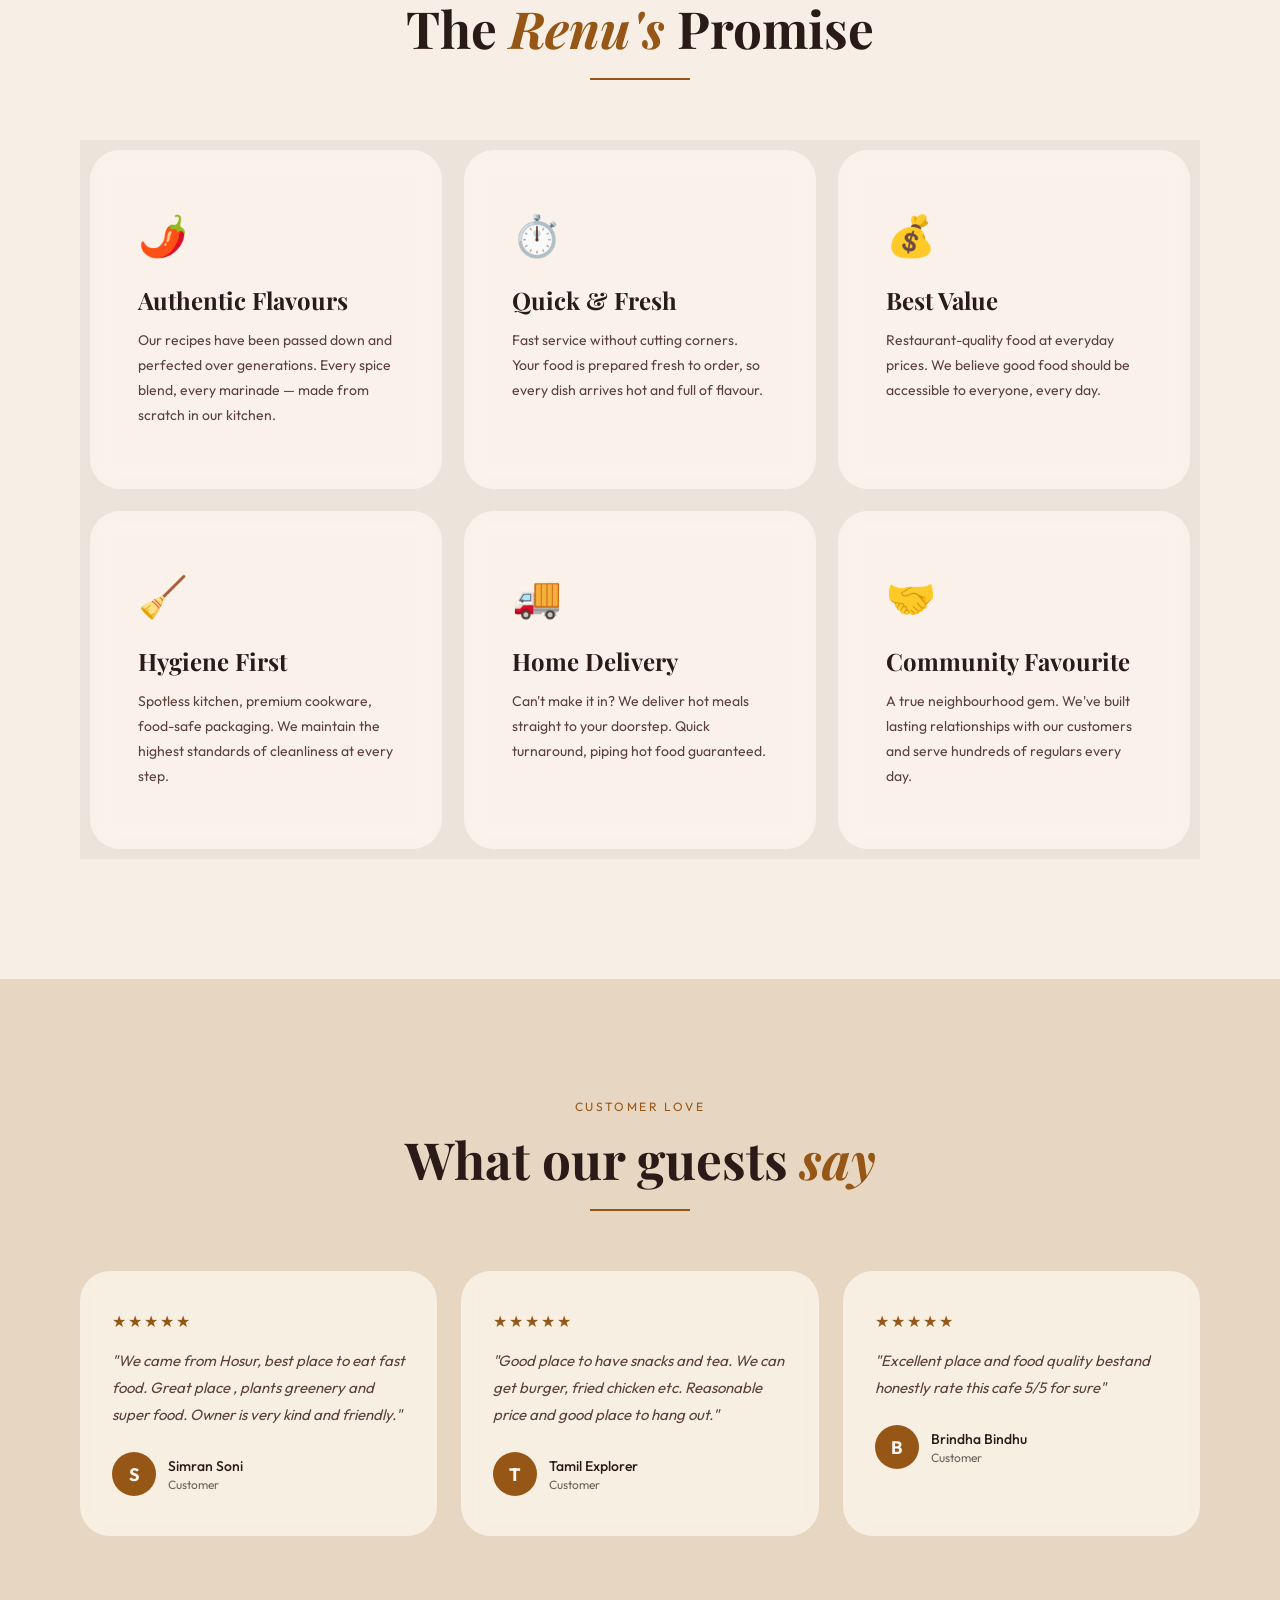
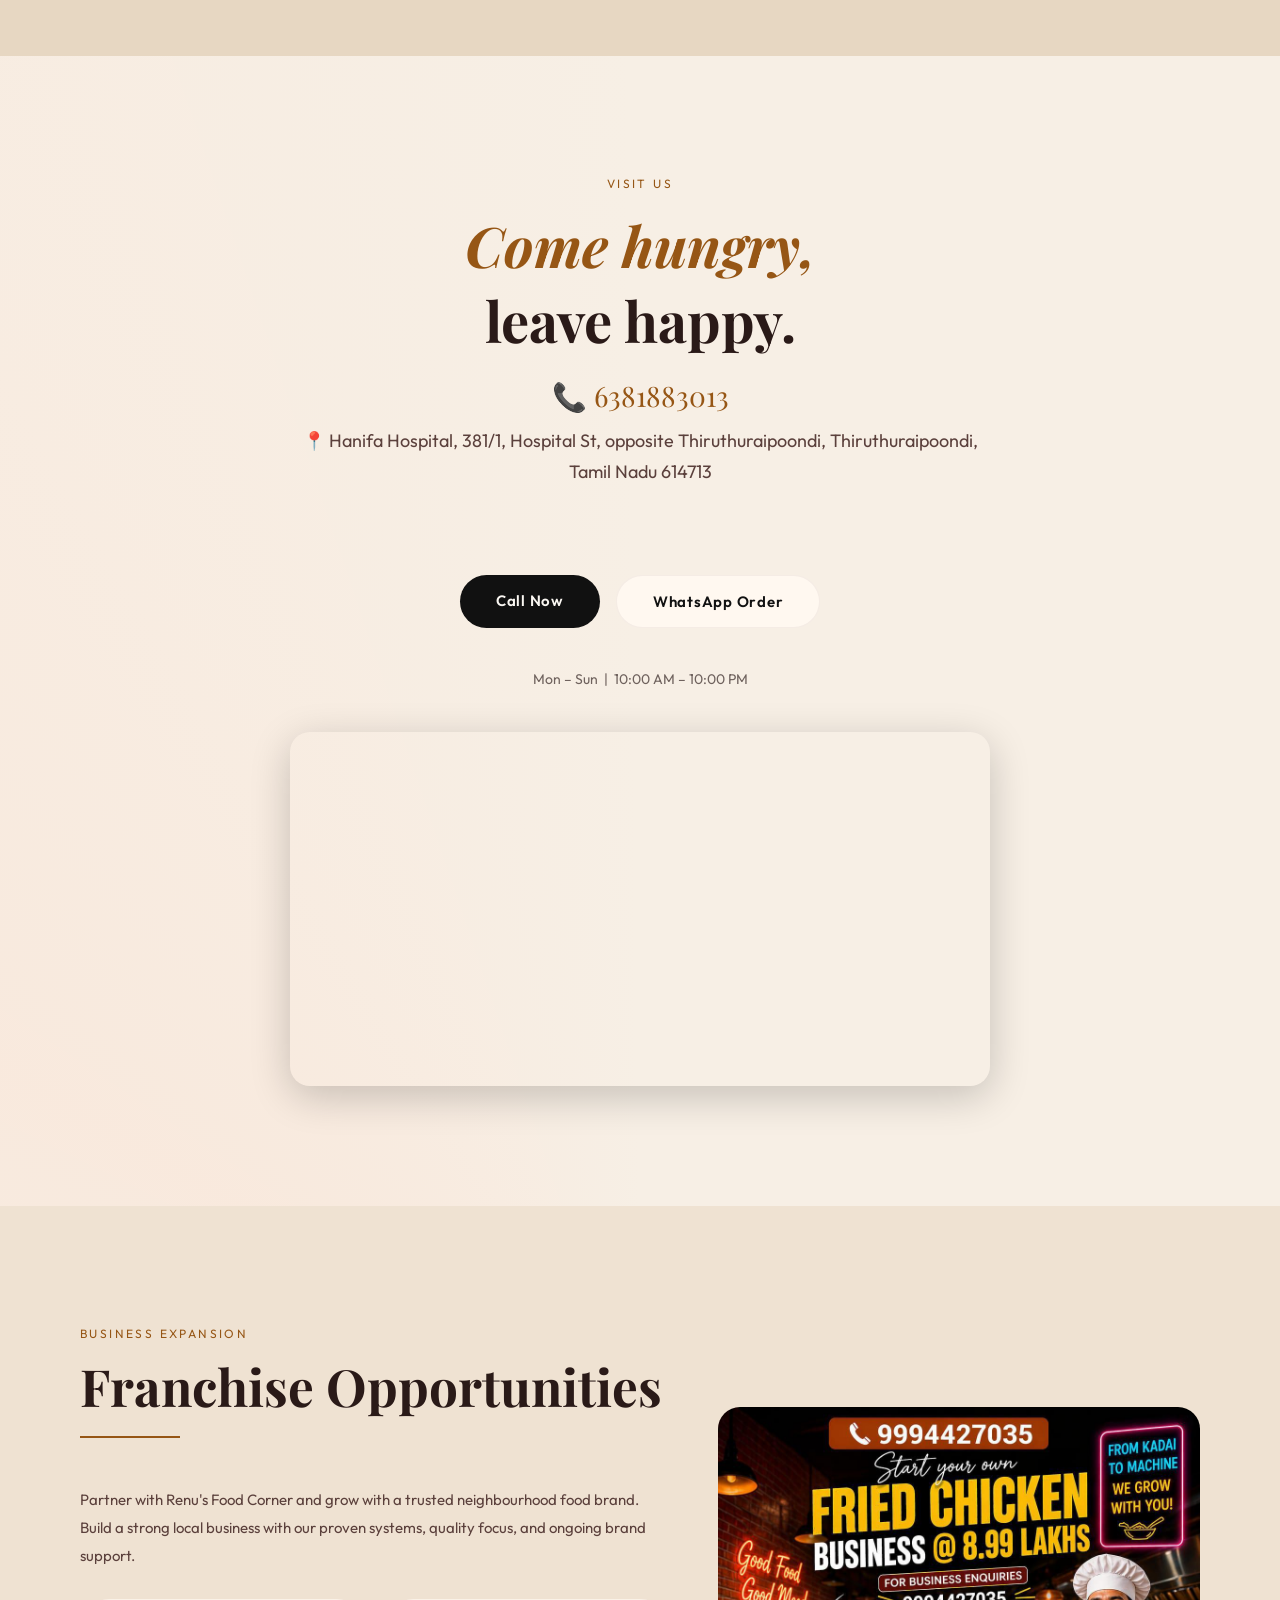
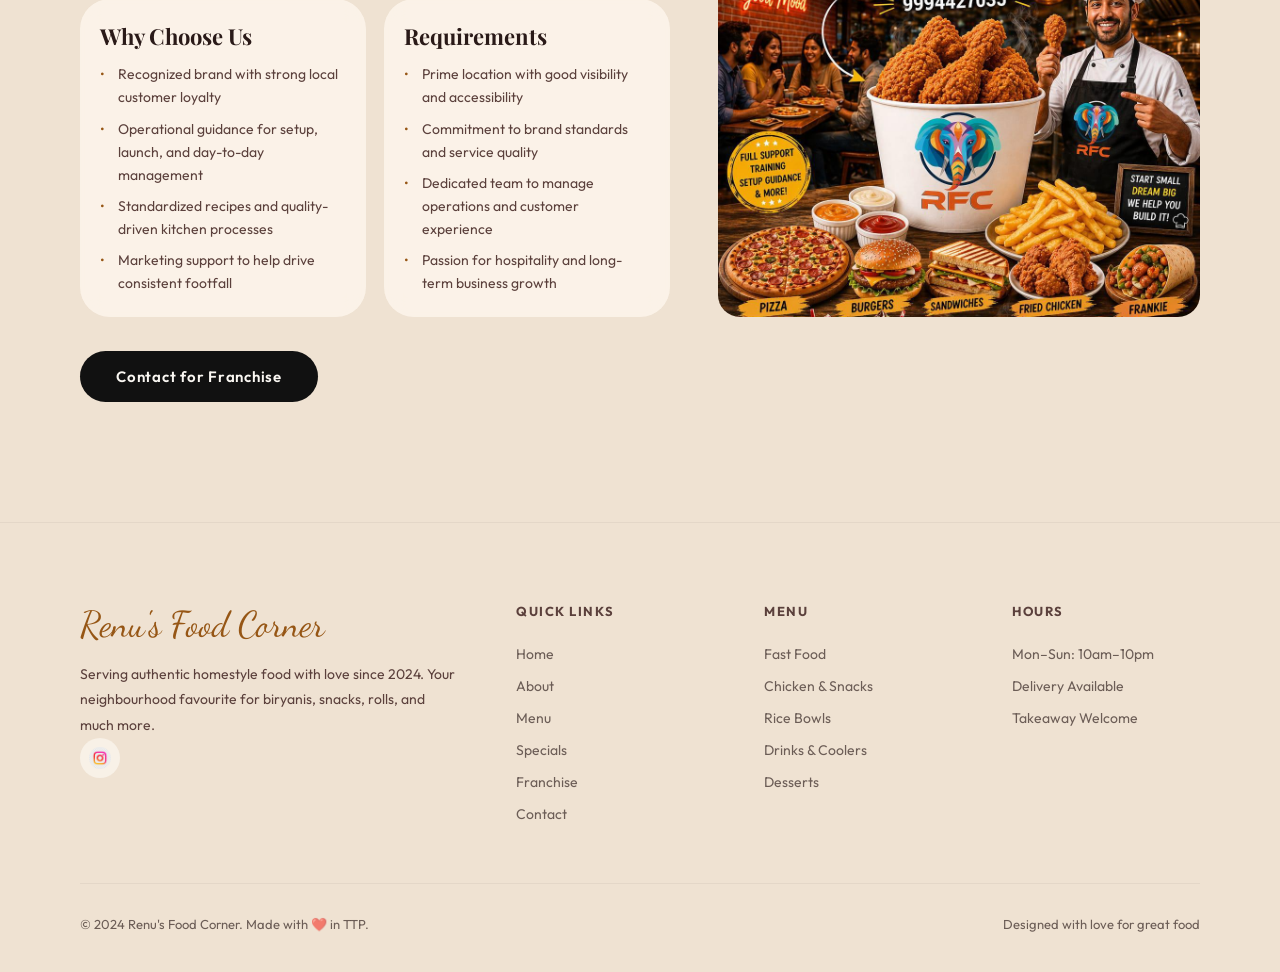
==== commit 3f31f7f2: "2nd demo of website" ====
--- a/Frontend/index.html
+++ b/Frontend/index.html
@@ -1,13 +1,41 @@
 <!DOCTYPE html>
-<html lang="en" data-theme="dark">
+<html lang="en" data-theme="light">
 <head>
+<script>
+  (function() {
+    const savedTheme = localStorage.getItem('theme') || 'light';
+    document.documentElement.setAttribute('data-theme', savedTheme);
+  })();
+</script>
 <meta charset="UTF-8">
 <meta name="viewport" content="width=device-width, initial-scale=1.0">
 <title>Renu's Food Corner</title>
-<link href="https://fonts.googleapis.com/css2?family=Playfair+Display:ital,wght@0,400;0,700;0,900;1,400&family=DM+Sans:wght@300;400;500&family=Dancing+Script:wght@700&display=swap" rel="stylesheet">
+<link href="https://fonts.googleapis.com/css2?family=Playfair+Display:ital,wght@0,400;0,700;0,900;1,400&family=Outfit:wght@300;400;500;600;700&family=Dancing+Script:wght@700&display=swap" rel="stylesheet">
 <link rel="stylesheet" href="style.css">
+<link rel="icon" type="image/png" href="images/logo.png">
 </head>
-<body>
+<body class="is-loading">
+
+<div class="page-loader" id="pageLoader" aria-live="polite">
+  <div class="loader-content">
+    <img
+      id="loaderLogo"
+      class="loader-logo"
+      src="images/loader-logo_light.jpeg"
+      alt="Renu's Food Corner elephant logo"
+    >
+    <script>
+      (function() {
+        const savedTheme = localStorage.getItem('theme') || 'light';
+        if (savedTheme === 'dark') {
+          const logoImg = document.getElementById('loaderLogo');
+          if (logoImg) logoImg.src = 'images/loader-logo_dark.jpeg';
+        }
+      })();
+    </script>
+    
+  </div>
+</div>
 
 <!-- NAV -->
 <nav id="nav">
@@ -17,6 +45,7 @@
     <li><a href="#menu">Menu</a></li>
     <li><a href="#specials">Specials</a></li>
     <li><a href="#gallery">Gallery</a></li>
+    <li><a href="#franchise">Franchise</a></li>
     <li><a href="#contact">Contact</a></li>
   </ul>
   <div style="display:flex; align-items:center; gap:16px;">
@@ -24,6 +53,9 @@
       <span class="sun-icon">☀️</span>
       <span class="moon-icon">🌙</span>
     </button>
+    <a href="cart.html" class="cart-icon-btn" aria-label="View Cart">
+      🍽️ <span class="cart-badge-count">0</span>
+    </a>
     <a href="#contact" class="nav-order">Order Now</a>
   </div>
 </nav>
@@ -33,7 +65,7 @@
   <div class="hero-bg"></div>
   <div class="hero-particles" id="particles"></div>
   <div class="hero-content">
-    <div class="hero-badge">Est. 2025 · Authentic Modern Cooking</div>
+    <div class="hero-badge">Est. 2024 · Authentic Modern Cooking</div>
     <h1 class="hero-title">
       Renu's<br><span>Food Corner</span>
     </h1>
@@ -65,7 +97,7 @@
         <span class="strip-item highlight">✦</span>
         <span class="strip-item">Noodles</span>
         <span class="strip-item highlight">✦</span>
-        <span class="strip-item">Kothu Parotta</span>
+        <span class="strip-item">Wafffle</span>
         <span class="strip-item highlight">✦</span>
         <span class="strip-item">Western Cooking</span>
         <span class="strip-item highlight">✦</span>
@@ -81,7 +113,7 @@
         <span class="strip-item highlight">✦</span>
         <span class="strip-item">Noodles</span>
         <span class="strip-item highlight">✦</span>
-        <span class="strip-item">Kothu Parotta</span>
+        <span class="strip-item">Brownie</span>
         <span class="strip-item highlight">✦</span>
         <span class="strip-item">Western Cooking</span>
         <span class="strip-item highlight">✦</span>
@@ -104,9 +136,9 @@
   <div class="features-visual">
     <div class="feat-card reveal">
       <span class="feat-icon">🏆</span>
-      <div class="feat-num">1+</div>
+      <div class="feat-num">2</div>
       <div class="feat-label">Years of Excellence</div>
-      <p>1 year.Countless cups.Endless love❤️ Serving excellence for a year—and raising the bar every day.</p>
+      <p>2 years.Countless cups.Endless love❤️ Serving excellence for a year—and raising the bar every day.</p>
     </div>
     <div class="feat-card reveal">
       <span class="feat-icon">🍽️</span>
@@ -136,15 +168,37 @@
     <h2 class="section-title">What we <em>serve</em></h2>
     <div class="section-line"></div>
   </div>
-  <div class="menu-tabs reveal">
-    <button class="tab active" onclick="filterMenu('all',this)">All</button>
-    <button class="tab" onclick="filterMenu('fastfood',this)">Fast Food</button>
-    <button class="tab" onclick="filterMenu('snacks',this)">Chicken &amp; Snacks</button>
-    <button class="tab" onclick="filterMenu('rice',this)">Rice Bowls</button>
-    <button class="tab" onclick="filterMenu('drinks',this)">Drinks &amp; Coolers</button>
-    <button class="tab" onclick="filterMenu('desserts',this)">Desserts</button>
+  <div class="menu-tabs reveal" style="overflow-x: auto; white-space: nowrap; display: flex; flex-wrap: nowrap; justify-content: flex-start; -ms-overflow-style: none; scrollbar-width: none;">
+    <button class="tab active" onclick="filterMenu('tea',this, true)">Tea</button>
+    <button class="tab" onclick="filterMenu('milo',this, true)">Milo</button>
+    <button class="tab" onclick="filterMenu('coffee',this, true)">Coffee</button>
+    <button class="tab" onclick="filterMenu('milkshake',this, true)">Milkshake</button>
+    <button class="tab" onclick="filterMenu('flavoured_milk',this, true)">Flavoured Milk</button>
+    <button class="tab" onclick="filterMenu('regular',this, true)">Regular</button>
+    <button class="tab" onclick="filterMenu('thickshake',this, true)">Premium Thickshakes</button>
+    <button class="tab" onclick="filterMenu('juice',this, true)">Fresh Juice</button>
+    <button class="tab" onclick="filterMenu('cooler',this, true)">Cooler</button>
+    <button class="tab" onclick="filterMenu('lassi',this, true)">Lassi</button>
+    <button class="tab" onclick="filterMenu('snacks',this, true)">Snacks</button>
+    <button class="tab" onclick="filterMenu('munchies',this, true)">Happy Munchies</button>
+    <button class="tab" onclick="filterMenu('chicken_solo',this, true)">Crispy Chicken Solo</button>
+    <button class="tab" onclick="filterMenu('bucket',this, true)">Bucket Chicken</button>
+    <button class="tab" onclick="filterMenu('maggi',this, true)">Maggi</button>
+    <button class="tab" onclick="filterMenu('bread_omelette',this, true)">Bread Omelette</button>
+    <button class="tab" onclick="filterMenu('sandwich',this, true)">Sandwich</button>
+    <button class="tab" onclick="filterMenu('burgers',this, true)">Burgers</button>
+    <button class="tab" onclick="filterMenu('pizza',this, true)">Pizza</button>
+    <button class="tab" onclick="filterMenu('pasta',this, true)">Pasta</button>
+    <button class="tab" onclick="filterMenu('rice',this, false)">Rice Bowl</button>
+    <button class="tab" onclick="filterMenu('frankie',this, true)">Frankie Roll Menu</button>
+    <button class="tab" onclick="filterMenu('waffle',this, true)">Waffle</button>
+    <button class="tab" onclick="filterMenu('dessert',this, true)">Dessert</button>
+    <button class="tab" onclick="filterMenu('falooda',this, true)">Falooda</button>
   </div>
   <div class="menu-grid" id="menuGrid"></div>
+  <div style="text-align: center; margin-top: 40px;" class="reveal">
+    <a href="full-menu.html" class="btn-primary" style="padding: 14px 32px; font-size: 1.1rem;">View Full Menu</a>
+  </div>
 </section>
 
 <!-- SPECIALS -->
@@ -169,13 +223,13 @@
           <div class="special-item-left">
             <span class="special-item-icon">🍔</span>
             <div>
-              <div class="special-item-name">Double Patty Monster Burger</div>
+              <div class="special-item-name">Crispy Chicken Monster Burger</div>
               <div class="special-item-tag">✦ Bestseller · Non-Veg</div>
             </div>
           </div>
           <div style="display:flex; align-items:center; gap:16px;">
             <div class="special-item-price">₹249</div>
-            <a href="https://wa.me/916381883013?text=Hi%2C%20I%20want%20to%20order%20Double%20Patty%20Monster%20Burger%20(%E2%82%B9249)" class="order-item-btn" target="_blank" rel="noopener noreferrer">Order this item</a>
+            <button class="order-item-btn" onclick="addToPlate('Crispy Chicken Monster Burger', 249, 'images/hot_chicken.png', event)">Add to My Plate</button>
           </div>
         </div>
         <div class="special-item">
@@ -188,7 +242,7 @@
           </div>
           <div style="display:flex; align-items:center; gap:16px;">
             <div class="special-item-price">₹389</div>
-            <a href="https://wa.me/916381883013?text=Hi%2C%20I%20want%20to%20order%20Half%20Bucket%20Chicken%20(%E2%82%B9389)" class="order-item-btn" target="_blank" rel="noopener noreferrer">Order this item</a>
+            <button class="order-item-btn" onclick="addToPlate('Half Bucket Chicken', 389, 'images/halfbucket.jpeg', event)">Add to My Plate</button>
           </div>
         </div>
         <div class="special-item">
@@ -201,7 +255,7 @@
           </div>
           <div style="display:flex; align-items:center; gap:16px;">
             <div class="special-item-price">₹139</div>
-            <a href="https://wa.me/916381883013?text=Hi%2C%20I%20want%20to%20order%20Schezwan%20Chicken%20Bread%20Omelette%20(%E2%82%B9139)" class="order-item-btn" target="_blank" rel="noopener noreferrer">Order this item</a>
+            <button class="order-item-btn" onclick="addToPlate('Schezwan Chicken Bread Omelette', 139, 'images/schezwan_chicken_bread_omelette.jpeg', event)">Add to My Plate</button>
           </div>
         </div>
         <div class="special-item">
@@ -214,7 +268,7 @@
           </div>
           <div style="display:flex; align-items:center; gap:16px;">
             <div class="special-item-price">₹149</div>
-            <a href="https://wa.me/916381883013?text=Hi%2C%20I%20want%20to%20order%20Chocolate%20Falooda%20(%E2%82%B9149)" class="order-item-btn" target="_blank" rel="noopener noreferrer">Order this item</a>
+            <button class="order-item-btn" onclick="addToPlate('Chocolate Falooda', 149, 'images/choco_falooda.jpeg', event)">Add to My Plate</button>
           </div>
         </div>
       </div>
@@ -314,7 +368,7 @@
     <span class="section-tag">Visit Us</span>
     <h2><em>Come hungry,</em><br>leave happy.</h2>
     <span class="cta-phone">📞 6381883013</span>
-    <p class="cta-addr">📍 Hanifa hospital, 381/1, Hospital St, opposite Thiruthuraipoondi, Thiruthuraipoondi, Tamil Nadu 614713</p>
+    <p class="cta-addr">📍 Hanifa Hospital, 381/1, Hospital St, opposite Thiruthuraipoondi, Thiruthuraipoondi, Tamil Nadu 614713</p>
     <br><br>
     <div class="cta-actions">
       <a href="tel:+916381883013" class="btn-primary">Call Now</a>
@@ -327,6 +381,48 @@
 
     <div style="width: 100%; border-radius: 20px; overflow: hidden; box-shadow: 0 10px 40px rgba(0,0,0,0.2);">
       <iframe src="https://www.google.com/maps?q=hanifa+hospital,+381/1,+Hospital+St,+opposite+Thiruthuraipoondi,+Thiruthuraipoondi,+Tamil+Nadu+614713&output=embed" width="100%" height="350" style="border:0;" allowfullscreen="" loading="lazy" referrerpolicy="no-referrer-when-downgrade"></iframe>
+    </div>
+  </div>
+</section>
+
+<!-- FRANCHISE -->
+<section class="franchise-section" id="franchise">
+  <div class="franchise-grid">
+    <div class="franchise-content reveal">
+      <span class="section-tag">Business Expansion</span>
+      <h2 class="section-title">Franchise Opportunities</h2>
+      <div class="section-line"></div>
+      <p class="franchise-intro">
+        Partner with Renu's Food Corner and grow with a trusted neighbourhood food brand.<br>
+        Build a strong local business with our proven systems, quality focus, and ongoing brand support.
+      </p>
+
+      <div class="franchise-panels">
+        <div class="franchise-panel">
+          <h3>Why Choose Us</h3>
+          <ul>
+            <li>Recognized brand with strong local customer loyalty</li>
+            <li>Operational guidance for setup, launch, and day-to-day management</li>
+            <li>Standardized recipes and quality-driven kitchen processes</li>
+            <li>Marketing support to help drive consistent footfall</li>
+          </ul>
+        </div>
+        <div class="franchise-panel">
+          <h3>Requirements</h3>
+          <ul>
+            <li>Prime location with good visibility and accessibility</li>
+            <li>Commitment to brand standards and service quality</li>
+            <li>Dedicated team to manage operations and customer experience</li>
+            <li>Passion for hospitality and long-term business growth</li>
+          </ul>
+        </div>
+      </div>
+
+      <a href="#contact" class="btn-primary franchise-cta">Contact for Franchise</a>
+    </div>
+
+    <div class="franchise-image-wrap reveal">
+      <img src="images/franchise-poster.jpeg" alt="Renu's Food Corner franchise opportunity" class="franchise-image">
     </div>
   </div>
 </section>
@@ -336,7 +432,19 @@
   <div class="footer-grid">
     <div>
       <div class="footer-brand">Renu's Food Corner</div>
-      <p class="footer-desc">Serving authentic homestyle food with love since 2010. Your neighbourhood favourite for biryanis, snacks, rolls, and much more.</p>
+      <p class="footer-desc">Serving authentic homestyle food with love since 2024. Your neighbourhood favourite for biryanis, snacks, rolls, and much more.</p>
+      <div class="footer-social">
+        <a
+          class="social-btn"
+          href="https://www.instagram.com/rfc_ttp.official?utm_source=qr&igsh=b2ZpcXVlcmRhYXps"
+          
+          target="_blank"
+          rel="noopener noreferrer"
+          aria-label="Follow on Instagram"
+        >
+          <img src="images/insta-logo.jpeg" alt="Instagram" class="social-icon">
+        </a>
+      </div>
       <br>
     </div>
     <div class="footer-col">
@@ -346,6 +454,7 @@
         <li><a href="#about">About</a></li>
         <li><a href="#menu">Menu</a></li>
         <li><a href="#specials">Specials</a></li>
+        <li><a href="#franchise">Franchise</a></li>
         <li><a href="#contact">Contact</a></li>
       </ul>
     </div>
@@ -369,7 +478,7 @@
     </div>
   </div>
   <div class="footer-bottom">
-    <span>© 2025 Renu's Food Corner. Made with ❤️ in TTP.</span>
+    <span>© 2024 Renu's Food Corner. Made with ❤️ in TTP.</span>
     <span>Designed with love for great food</span>
   </div>
 </footer>
--- a/Frontend/style.css
+++ b/Frontend/style.css
@@ -1,51 +1,564 @@
-:root {
-  --bg: #0a0704;
-  --bg2: #130e08;
-  --bg3: #1c1510;
-  --surface: #231a10;
-  --surface2: #2e2118;
-  --gold: #e8a93c;
-  --gold2: #f5c96a;
-  --gold3: #c47a15;
-  --cream: #f5e9d0;
-  --cream2: #ede0c4;
-  --text: #f0e6d3;
-  --text2: #b8a88a;
-  --text3: #7a6a55;
-  --red: #c94040;
-  --red2: #e05050;
-  --border: rgba(232,169,60,0.18);
-  --border2: rgba(232,169,60,0.35);
-  --glow: rgba(232,169,60,0.12);
-}
+@import url('https://fonts.googleapis.com/css2?family=Playfair+Display:ital,wght@0,400;0,700;0,900;1,400&family=Outfit:wght@300;400;500;700&display=swap');
+
+[data-theme="dark"] {
+
+  /* Espresso Luxury Theme */
+
+  --bg: #181312;
+  --bg2: #211917;
+  --bg3: #2A211E;
+
+  --surface: #332724;
+  --surface2: #40312D;
+
+  --gold: #c78f3a;
+  --gold2: #E5BC7A;
+  --gold3: #bb7f30;
+
+  --cream: #F3E6D4;
+  --cream2: #E7D7C2;
+
+  --text: #F5EBDD;
+  --text2: #CDBBA4;
+  --text3: #8D7A66;
+
+  --red: #C95050;
+  --red2: #E06565;
+
+  --border: rgba(212,167,98,0.14);
+  --border2: rgba(212,167,98,0.28);
+
+  --glow: rgba(212,167,98,0.10);
+
+  --radius-card: 26px;
+  --radius-btn: 34px;
+
+  --shadow-card:
+    0 12px 32px rgba(0,0,0,0.45);
+
+  --shadow-card-hover:
+    0 18px 48px rgba(0,0,0,0.58),
+    0 0 24px rgba(212,167,98,0.12);
+
+  --shadow-btn:
+    0 0 18px rgba(212,167,98,0.18);
+
+  --shadow-btn-hover:
+    0 0 28px rgba(212,167,98,0.32);
+
+  --shadow-nav:
+    0 10px 34px rgba(0,0,0,0.52);
+
+  --btn-primary-bg: var(--gold);
+  --btn-primary-text: #181312;
+  --btn-primary-hover: var(--gold2);
+
+  --btn-sec-bg: var(--surface);
+  --btn-sec-text: var(--text);
+
+  --btn-sec-hover: var(--surface2);
+  --btn-sec-border: 1px solid var(--border);
+
+  --tab-active-bg: var(--gold);
+  --tab-active-text: #181312;
+
+  --hero-gradient:
+    radial-gradient(circle at top right,
+      rgba(212,167,98,0.08),
+      transparent 35%),
+
+    radial-gradient(circle at bottom left,
+      rgba(107,62,56,0.18),
+      transparent 35%),
+
+    linear-gradient(
+      145deg,
+      #181312 0%,
+      #211917 45%,
+      #2A211E 100%
+    );
+}
+
+/* Dark theme — espresso surfaces & gold accents */
+[data-theme="dark"] body {
+  background: var(--hero-gradient);
+  background-attachment: fixed;
+  color: var(--text);
+}
+
+[data-theme="dark"] .page-loader {
+  background:
+    radial-gradient(ellipse at 50% 30%, rgba(212, 167, 98, 0.1) 0%, transparent 55%),
+    #1E1A1A;
+}
+
+[data-theme="dark"] .loader-logo {
+  border-color: rgba(212, 167, 98, 0.4);
+}
+
+[data-theme="dark"] .theme-toggle {
+  background: var(--surface);
+  border-color: var(--border2);
+  box-shadow: var(--shadow-card);
+}
+
+[data-theme="dark"] nav.scrolled {
+  background: rgba(30, 26, 26, 0.94);
+  border-bottom: 1px solid var(--border);
+}
+
+[data-theme="dark"] .nav-logo {
+  color: var(--gold);
+  text-shadow: 0 0 24px rgba(212, 167, 98, 0.35);
+}
+
+[data-theme="dark"] .hero-badge {
+  background: rgba(74, 44, 42, 0.6);
+  border-color: var(--border2);
+  color: var(--gold);
+}
+
+[data-theme="dark"] .hero-title {
+  color: var(--text);
+}
+
+[data-theme="dark"] .parallax-bg {
+  background: radial-gradient(ellipse at 50% 50%, rgba(212, 167, 98, 0.06) 0%, transparent 70%);
+}
+
+[data-theme="dark"] .specials-bg {
+  background: radial-gradient(ellipse 80% 60% at 70% 50%, rgba(212, 167, 98, 0.08) 0%, transparent 70%);
+}
+
+[data-theme="dark"] .cta-bg {
+  background: conic-gradient(from 180deg at 50% 120%, transparent 60deg, rgba(212, 167, 98, 0.06) 120deg, transparent 180deg);
+}
+
+[data-theme="dark"] .badge-new,
+[data-theme="dark"] .testi-avatar {
+  color: #1E1A1A;
+}
+
+[data-theme="dark"] .section-title,
+[data-theme="dark"] .menu-card-name,
+[data-theme="dark"] .why-card h3,
+[data-theme="dark"] .special-item-name {
+  color: var(--text);
+}
+
+[data-theme="dark"] .menu-card-desc,
+[data-theme="dark"] .why-card p,
+[data-theme="dark"] .footer-desc {
+  color: var(--text2);
+}
+
+[data-theme="dark"] .franchise-image {
+  border-color: var(--border2);
+  box-shadow: 0 18px 50px rgba(0, 0, 0, 0.5);
+}
+
 [data-theme="light"] {
-  --bg: #ffffff;
-  --bg2: #f4f4f4;
-  --bg3: #ebebeb;
-  --surface: #ffffff;
-  --surface2: #f9f9f9;
-  --gold: #ffcc00;
-  --gold2: #e6b800;
-  --gold3: #ffdb4d;
-  --cream: #111111;
-  --cream2: #222222;
-  --text: #000000;
-  --text2: #333333;
-  --text3: #666666;
-  --red: #cc0000;
-  --red2: #990000;
-  --border: rgba(0,0,0,0.1);
-  --border2: rgba(0,0,0,0.2);
-  --glow: rgba(255, 204, 0, 0.15);
+
+  /* Minimal Premium Cafe Light Theme */
+
+  --bg: #F7EFE5;
+  --bg2: #EFE2D2;
+  --bg3: #E7D7C2;
+
+  --surface: #F8F1E7;
+  --surface2: #EADBC8;
+
+  --cream: #FFF8F0;
+  --cream2: #F3E6D4;
+
+  --gold: #965615;
+  --gold2: #E2B788;
+  --gold3: #B88746;
+
+  --text: #2a1a18;
+  --text2: #5B403C;
+  --text3: rgba(37, 22, 20, 0.65);
+
+  --red: #C95050;
+  --red2: #E06565;
+
+  --border: rgba(59,35,33,0.06);
+  --border2: rgba(59,35,33,0.04);
+
+  --glow: rgba(255,220,190,0.18);
+
+  --radius-card: 30px;
+  --radius-btn: 34px;
+
+  /* Removed messy neumorphism shadows */
+  --shadow-card: none;
+
+  --shadow-card-hover:
+    0 8px 18px rgba(0,0,0,0.04);
+
+  --shadow-btn: none;
+
+  --shadow-btn-hover:
+    0 4px 12px rgba(0,0,0,0.05);
+
+  --shadow-nav: none;
+
+  --btn-primary-bg: #111111;
+  --btn-primary-text: #FAF7F2;
+  --btn-primary-hover: #3B2321;
+
+  --btn-sec-bg: #FFF8F0;
+  --btn-sec-text: #111111;
+  --btn-sec-hover: #EFE2D2;
+  --btn-sec-border: 1px solid rgba(59,35,33,0.05);
+
+  --tab-active-bg: #111111;
+  --tab-active-text: #FAF7F2;
+
+  --hero-gradient:
+    radial-gradient(circle at top right,
+      rgba(255,220,190,0.22),
+      transparent 40%),
+
+    radial-gradient(circle at bottom left,
+      rgba(212,167,98,0.08),
+      transparent 40%),
+
+    linear-gradient(
+      145deg,
+      #F7EFE5 0%,
+      #EFE2D2 50%,
+      #E7D7C2 100%
+    );
+}
+
+/* Clean Minimal Components */
+
+[data-theme="light"] .menu-card,
+[data-theme="light"] .feat-card,
+[data-theme="light"] .why-card,
+[data-theme="light"] .testi-card,
+[data-theme="light"] .gallery-card,
+[data-theme="light"] .franchise-panel,
+[data-theme="light"] .theme-toggle,
+[data-theme="light"] .menu-tabs,
+[data-theme="light"] .social-btn,
+[data-theme="light"] .btn-primary,
+[data-theme="light"] .btn-secondary,
+[data-theme="light"] .nav-order {
+  box-shadow: none !important;
+}
+
+/* Soft Hover Only */
+
+[data-theme="light"] .menu-card:hover,
+[data-theme="light"] .feat-card:hover,
+[data-theme="light"] .why-card:hover,
+[data-theme="light"] .gallery-card:hover,
+[data-theme="light"] .testi-card:hover {
+  transform: translateY(-4px);
+  transition: 0.35s ease;
+  box-shadow: 0 8px 18px rgba(0,0,0,0.04);
+}
+
+/* Navbar */
+
+[data-theme="light"] nav.scrolled {
+  background: rgba(248,241,231,0.82);
+  backdrop-filter: blur(18px);
+  border-bottom: 1px solid rgba(59,35,33,0.05);
+}
+
+/* Buttons */
+
+[data-theme="light"] .btn-primary:hover,
+[data-theme="light"] .nav-order:hover {
+  transform: translateY(-2px);
+}
+
+[data-theme="light"] .btn-secondary:hover {
+  background: #EFE2D2;
+}
+
+/* Tabs */
+
+[data-theme="light"] .menu-tabs {
+  border: 1px solid rgba(59,35,33,0.05);
+}
+
+/* Cards */
+
+[data-theme="light"] .menu-card,
+[data-theme="light"] .feat-card,
+[data-theme="light"] .why-card,
+[data-theme="light"] .testi-card,
+[data-theme="light"] .franchise-panel {
+  border: 1px solid rgba(59,35,33,0.05);
+  background: rgba(255,248,240,0.72);
+  backdrop-filter: blur(10px);
+}
+
+/* Typography */
+
+[data-theme="light"] .hero-title,
+[data-theme="light"] .section-title,
+[data-theme="light"] .menu-card-name,
+[data-theme="light"] .why-card h3 {
+  color: #3B2321;
+}
+
+[data-theme="light"] .menu-card-desc,
+[data-theme="light"] .footer-desc,
+[data-theme="light"] .why-card p {
+  color: #5B403C;
+}
+
+/* Light theme — neumorphic surfaces & warm lighting */
+[data-theme="light"] body {
+  background: var(--hero-gradient);
+  background-attachment: fixed;
+  color: var(--text);
+}
+
+[data-theme="light"] .page-loader {
+  background:
+    radial-gradient(ellipse at 50% 30%, rgba(255, 210, 190, 0.35) 0%, transparent 55%),
+    linear-gradient(165deg, #F3E6D4, #EADBC8);
+}
+
+[data-theme="light"] .loader-logo {
+  border-color: rgba(212, 167, 98, 0.45);
+  filter: drop-shadow(12px 12px 24px rgba(0, 0, 0, 0.08));
+}
+
+[data-theme="light"] ::-webkit-scrollbar-thumb {
+  background: #D4A762;
+}
+
+[data-theme="light"] .theme-toggle {
+  background: var(--surface);
+  border: none;
+  box-shadow: var(--shadow-card);
+}
+
+[data-theme="light"] .theme-toggle:hover {
+  border-color: transparent;
+  box-shadow: var(--shadow-card-hover);
+}
+
+[data-theme="light"] nav.scrolled {
+  background: rgba(247, 239, 229, 0.92);
+  border-bottom: none;
+  backdrop-filter: blur(20px);
+}
+
+[data-theme="light"] .nav-logo {
+  color: var(--gold);
+  text-shadow: none;
+}
+
+[data-theme="light"] .nav-links a {
+  color: var(--text2);
+}
+
+[data-theme="light"] .nav-links a:hover {
+  color: var(--text);
+}
+
+[data-theme="light"] .hero-badge {
+  background: var(--surface);
+  border: none;
+  color: var(--gold);
+  box-shadow: var(--shadow-card);
+}
+
+[data-theme="light"] .hero-title {
+  color: var(--text);
+}
+
+[data-theme="light"] .hero-title span {
+  color: var(--gold);
+}
+
+[data-theme="light"] .particle {
+  background: var(--gold2);
+}
+
+[data-theme="light"] .dish-scene {
+  background: var(--surface);
+  box-shadow: var(--shadow-card);
+  font-size: 120px;
+}
+
+[data-theme="light"] .dish-scene::before {
+  background: rgba(255, 255, 255, 0.5);
+  border-color: rgba(255, 255, 255, 0.9);
+}
+
+[data-theme="light"] .parallax-bg {
+  background: radial-gradient(ellipse at 50% 50%, rgba(255, 210, 190, 0.25) 0%, transparent 70%);
+}
+
+[data-theme="light"] .parallax-strip {
+  background: var(--bg2);
+  box-shadow: inset 0 1px 0 rgba(255, 255, 255, 0.6);
+}
+
+[data-theme="light"] .strip-item {
+  border-right-color: rgba(59, 35, 33, 0.08);
+}
+
+[data-theme="light"] .feat-card,
+[data-theme="light"] .menu-card,
+[data-theme="light"] .special-item,
+[data-theme="light"] .why-card,
+[data-theme="light"] .testi-card,
+[data-theme="light"] .franchise-panel,
+[data-theme="light"] .gallery-card {
+  border: none;
+}
+
+[data-theme="light"] .feat-card:hover,
+[data-theme="light"] .menu-card:hover,
+[data-theme="light"] .special-item:hover,
+[data-theme="light"] .why-card:hover,
+[data-theme="light"] .testi-card:hover {
+  border-color: transparent;
+}
+
+[data-theme="light"] .menu-card:hover {
+  box-shadow: var(--shadow-card-hover);
+}
+
+[data-theme="light"] .menu-card-img::after {
+  background: linear-gradient(to top, rgba(59, 35, 33, 0.12), transparent 55%);
+}
+
+[data-theme="light"] .menu-tabs {
+  background: var(--surface);
+  border: none;
+  box-shadow: var(--shadow-card);
+}
+
+[data-theme="light"] .tab:hover:not(.active) {
+  color: var(--text);
+}
+
+[data-theme="light"] .badge-new {
+  background: var(--gold);
+  color: #FAF7F2;
+}
+
+[data-theme="light"] .specials-bg {
+  background: radial-gradient(ellipse 80% 60% at 70% 50%, rgba(255, 210, 190, 0.3) 0%, transparent 70%);
+}
+
+[data-theme="light"] .animated-chicken {
+  box-shadow: var(--shadow-card);
+}
+
+[data-theme="light"] .gallery-card:hover {
+  box-shadow: var(--shadow-card-hover);
+}
+
+[data-theme="light"] .cta-bg {
+  background: conic-gradient(from 180deg at 50% 120%, transparent 60deg, rgba(255, 210, 190, 0.2) 120deg, transparent 180deg);
+}
+
+[data-theme="light"] .testi-avatar {
+  color: #FAF7F2;
+  box-shadow: var(--shadow-btn);
+}
+
+[data-theme="light"] .franchise-image {
+  box-shadow: var(--shadow-card);
+  border: none;
+}
+
+[data-theme="light"] .social-btn {
+  border: none;
+  box-shadow: var(--shadow-btn);
+}
+
+[data-theme="light"] .social-btn:hover {
+  box-shadow: var(--shadow-card);
+}
+
+[data-theme="light"] .btn-primary,
+[data-theme="light"] .nav-order,
+[data-theme="light"] .order-item-btn {
+  box-shadow: 8px 8px 18px rgba(0, 0, 0, 0.12), -4px -4px 12px rgba(255, 255, 255, 0.15);
+}
+
+[data-theme="light"] .btn-primary:hover,
+[data-theme="light"] .nav-order:hover {
+  box-shadow: 6px 6px 14px rgba(0, 0, 0, 0.15);
+}
+
+[data-theme="light"] .btn-secondary {
+  box-shadow: var(--shadow-btn);
+}
+
+[data-theme="light"] .section-title {
+  color: var(--text);
+}
+
+[data-theme="light"] .menu-card-name,
+[data-theme="light"] .why-card h3,
+[data-theme="light"] .special-item-name {
+  color: var(--text);
 }
 * { margin:0; padding:0; box-sizing:border-box; }
 html { scroll-behavior:smooth; }
 body {
-  font-family:'DM Sans', sans-serif;
+  font-family:'Outfit', sans-serif;
   background:var(--bg);
   color:var(--text);
   overflow-x:hidden;
   transition: background 0.4s, color 0.4s;
+}
+body.is-loading {
+  overflow: hidden;
+}
+
+/* ── PAGE LOADER ── */
+.page-loader {
+  position: fixed;
+  inset: 0;
+  z-index: 3000;
+  display: flex;
+  align-items: center;
+  justify-content: center;
+  background: radial-gradient(ellipse at top, rgba(212, 167, 98, 0.1) 0%, transparent 60%), #1E1A1A;
+  transition: opacity 0.5s ease, visibility 0.5s ease;
+}
+.page-loader.hidden {
+  opacity: 0;
+  visibility: hidden;
+  pointer-events: none;
+}
+.loader-content {
+  text-align: center;
+  padding: 20px;
+}
+.loader-logo {
+  width: min(64vw, 320px);
+  max-width: 320px;
+  min-width: 190px;
+  aspect-ratio: 1 / 1;
+  height: auto;
+  object-fit: cover;
+  object-position: center;
+  border-radius: 50%;
+  border: 2px solid rgba(212, 167, 98, 0.4);
+  animation: logo-zoom-in 1s ease-in-out forwards;
+  filter: drop-shadow(0 14px 30px rgba(0,0,0,0.45));
+}
+
+
+@keyframes logo-zoom-in {
+  0% { transform: scale(0.88); opacity: 0.6; }
+  100% { transform: scale(1); opacity: 1; }
 }
 
 /* ── SCROLLBAR ── */
@@ -79,12 +592,12 @@
   border-bottom:1px solid var(--border);
   backdrop-filter:blur(16px);
   padding:12px 60px;
-  box-shadow:0 4px 30px rgba(0,0,0,0.4);
+  box-shadow:var(--shadow-nav);
 }
 .nav-logo {
   font-family:'Dancing Script', cursive;
   font-size:28px; color:var(--gold);
-  text-shadow:0 0 20px rgba(232,169,60,0.4);
+  text-shadow:0 0 20px rgba(212,167,98,0.35);
   letter-spacing:0.02em;
 }
 .nav-links { display:flex; gap:40px; list-style:none; }
@@ -100,12 +613,35 @@
 .nav-links a:hover { color:var(--gold); }
 .nav-links a:hover::after { width:100%; }
 .nav-order {
-  background:var(--gold); color:#1a0e04; padding:10px 24px;
-  border-radius:30px; font-size:13px; font-weight:500;
+  background:var(--btn-primary-bg); color:var(--btn-primary-text); padding:10px 24px;
+  border-radius:var(--radius-btn); font-size:13px; font-weight:600;
   letter-spacing:0.06em; text-transform:uppercase; cursor:pointer;
   border:none; transition:all 0.3s; text-decoration:none;
-}
-.nav-order:hover { background:var(--gold2); transform:translateY(-2px); box-shadow:0 6px 20px rgba(232,169,60,0.4); }
+  box-shadow:var(--shadow-btn);
+}
+.nav-order:hover { background:var(--btn-primary-hover); transform:translateY(-2px); box-shadow:var(--shadow-btn-hover); }
+
+/* ── CART ICON & BADGE ── */
+.cart-icon-btn {
+  position: relative;
+  font-size: 24px;
+  text-decoration: none;
+  cursor: pointer;
+  transition: transform 0.3s;
+  display: flex;
+  align-items: center;
+  justify-content: center;
+}
+.cart-icon-btn:hover { transform: scale(1.1); }
+.cart-badge-count {
+  position: absolute; top: -6px; right: -8px;
+  background: var(--red); color: #fff;
+  font-size: 11px; font-weight: 700;
+  width: 18px; height: 18px; border-radius: 50%;
+  display: flex; align-items: center; justify-content: center;
+  border: 1.5px solid var(--bg2);
+  display: none;
+}
 
 /* ── HERO ── */
 .hero {
@@ -114,9 +650,7 @@
 }
 .hero-bg {
   position:absolute; inset:0;
-  background: radial-gradient(ellipse at 60% 40%, rgba(232,169,60,0.08) 0%, transparent 60%),
-              radial-gradient(ellipse at 20% 80%, rgba(201,64,64,0.06) 0%, transparent 50%),
-              var(--bg);
+  background: var(--hero-gradient);
 }
 .hero-particles { position:absolute; inset:0; overflow:hidden; }
 .particle {
@@ -132,7 +666,7 @@
 .hero-content { position:relative; text-align:center; z-index:2; max-width:900px; padding:0 40px; }
 .hero-badge {
   display:inline-flex; align-items:center; gap:8px;
-  background:rgba(232,169,60,0.1); border:1px solid var(--border2);
+  background:rgba(74,44,42,0.5); border:1px solid var(--border2);
   padding:8px 20px; border-radius:30px; font-size:13px; color:var(--gold);
   letter-spacing:0.1em; text-transform:uppercase; margin-bottom:32px;
   animation:fade-up 0.8s ease forwards;
@@ -142,6 +676,7 @@
   font-family:'Playfair Display', serif;
   font-size:clamp(52px,8vw,100px); font-weight:900; line-height:1.0;
   margin-bottom:28px;
+  
   animation:fade-up 0.8s 0.2s ease both;
 }
 .hero-title span { color:var(--gold); display:block; font-style:italic; }
@@ -152,19 +687,21 @@
 }
 .hero-cta { display:flex; gap:16px; justify-content:center; animation:fade-up 0.8s 0.6s ease both; }
 .btn-primary {
-  background:var(--gold); color:#1a0e04; padding:16px 36px;
-  border-radius:40px; font-weight:500; font-size:15px;
+  background:var(--btn-primary-bg); color:var(--btn-primary-text); padding:16px 36px;
+  border-radius:var(--radius-btn); font-weight:600; font-size:15px;
   letter-spacing:0.05em; cursor:pointer; border:none;
   transition:all 0.3s; text-decoration:none; display:inline-block;
-}
-.btn-primary:hover { background:var(--gold2); transform:translateY(-3px); box-shadow:0 10px 30px rgba(232,169,60,0.4); }
+  box-shadow:var(--shadow-btn);
+}
+.btn-primary:hover { background:var(--btn-primary-hover); transform:translateY(-3px); box-shadow:var(--shadow-btn-hover); }
 .btn-secondary {
-  background:transparent; color:var(--text); padding:16px 36px;
-  border-radius:40px; font-weight:500; font-size:15px;
-  letter-spacing:0.05em; cursor:pointer; border:1.5px solid var(--border2);
+  background:var(--btn-sec-bg); color:var(--btn-sec-text); padding:16px 36px;
+  border-radius:var(--radius-btn); font-weight:600; font-size:15px;
+  letter-spacing:0.05em; cursor:pointer; border:var(--btn-sec-border);
   transition:all 0.3s; text-decoration:none; display:inline-block;
-}
-.btn-secondary:hover { border-color:var(--gold); color:var(--gold); transform:translateY(-3px); }
+  box-shadow:var(--shadow-btn);
+}
+.btn-secondary:hover { background:var(--btn-sec-hover); transform:translateY(-3px); box-shadow:var(--shadow-btn-hover); }
 .hero-scroll {
   position:absolute; bottom:40px; left:50%; transform:translateX(-50%);
   display:flex; flex-direction:column; align-items:center; gap:8px;
@@ -189,7 +726,7 @@
   background: conic-gradient(from 0deg at 50% 50%,
     #2a1a08 0%, #3d2510 20%, #c47a15 35%, #e8a93c 50%, #c47a15 65%, #3d2510 80%, #2a1a08 100%);
   border-radius:50%; display:flex; align-items:center; justify-content:center;
-  font-size:140px; box-shadow: 0 20px 80px rgba(232,169,60,0.3), inset 0 10px 30px rgba(255,255,255,0.05);
+  font-size:140px; box-shadow: 0 20px 80px rgba(212,167,98,0.2), inset 0 10px 30px rgba(255,255,255,0.04);
   position:relative; overflow:hidden;
 }
 .dish-scene::before {
@@ -204,7 +741,7 @@
 }
 .parallax-bg {
   position:absolute; inset:-30%; background:
-    radial-gradient(ellipse at 50% 50%, rgba(232,169,60,0.05) 0%, transparent 70%);
+    radial-gradient(ellipse at 50% 50%, rgba(212,167,98,0.06) 0%, transparent 70%);
   animation:parallax-drift 12s ease-in-out infinite alternate;
 }
 @keyframes parallax-drift { from{transform:translateY(-10px)} to{transform:translateY(10px)} }
@@ -230,7 +767,8 @@
   font-weight:700; line-height:1.15; margin-bottom:20px;
 }
 .section-title em { font-style:italic; color:var(--gold); }
-.section-line { width:60px; height:2px; background:var(--gold); margin-bottom:48px; }
+.section-line { width:0; height:2px; background:var(--gold); margin-bottom:48px; transition:width 1s ease 0.5s; }
+.reveal.visible .section-line, .section-line.visible { width: 100px; }
 .reveal { opacity:0; transform:translateY(40px); transition:all 0.8s cubic-bezier(0.16,1,0.3,1); }
 .reveal.visible { opacity:1; transform:translateY(0); }
 
@@ -247,10 +785,13 @@
   background:var(--border);
 }
 .feat-card {
-  background:var(--bg2); padding:48px 40px;
+  background:var(--surface); padding:48px 40px;
   display:flex; flex-direction:column; gap:16px;
   transition:all 0.4s;
   position:relative; overflow:hidden;
+  border-radius:var(--radius-card);
+  box-shadow:var(--shadow-card);
+  margin: 10px;
 }
 .feat-card::before {
   content:''; position:absolute; inset:0;
@@ -267,26 +808,31 @@
 .menu-section { background:var(--bg3); }
 .menu-tabs {
   display:flex; gap:0; border:1px solid var(--border); border-radius:50px;
-  overflow:hidden; margin-bottom:60px; width:fit-content;
-}
+  overflow-x:auto; margin-bottom:60px; max-width:100%; width:max-content;
+  white-space:nowrap; scrollbar-width:none; -ms-overflow-style:none; -webkit-overflow-scrolling:touch;
+}
+.menu-tabs::-webkit-scrollbar { display:none; }
+.tab { flex-shrink: 0; }
 .tab {
   padding:12px 28px; font-size:13px; font-weight:500;
   letter-spacing:0.06em; text-transform:uppercase; cursor:pointer;
   background:transparent; border:none; color:var(--text2);
-  transition:all 0.3s;
-}
-.tab.active { background:var(--gold); color:#1a0e04; }
-.tab:hover:not(.active) { color:var(--gold); }
+  transition:all 0.3s cubic-bezier(0.16, 1, 0.3, 1);
+  border-radius: 50px;
+}
+.tab.active { background:var(--tab-active-bg); color:var(--tab-active-text); transform: scale(1.05); box-shadow: var(--shadow-btn); }
+.tab:hover:not(.active) { color:var(--gold); transform: translateY(-2px); }
 .menu-grid {
   display:grid; grid-template-columns:repeat(auto-fill, minmax(300px, 1fr)); gap:28px;
 }
 .menu-card {
   background:var(--surface); border:1px solid var(--border);
-  border-radius:20px; overflow:hidden;
+  border-radius:var(--radius-card); overflow:hidden;
   transition:all 0.4s cubic-bezier(0.16,1,0.3,1);
   cursor:pointer;
-}
-.menu-card:hover { transform:translateY(-8px); border-color:var(--border2); box-shadow:0 20px 60px rgba(0,0,0,0.4); }
+  box-shadow:var(--shadow-card);
+}
+.menu-card:hover { transform:translateY(-8px) scale(1.02); border-color:var(--gold); box-shadow:var(--shadow-card-hover); }
 .menu-card-img {
   height:200px; background:var(--surface2);
   display:flex; align-items:center; justify-content:center; font-size:72px;
@@ -307,7 +853,7 @@
 .nonveg-badge::after { content:''; width:8px; height:8px; border-radius:50%; background:#c94040; }
 .badge-new {
   position:absolute; top:14px; left:14px; z-index:2;
-  background:var(--gold); color:#1a0e04; padding:3px 10px;
+  background:var(--gold); color:#1E1A1A; padding:3px 10px;
   border-radius:20px; font-size:10px; font-weight:700; letter-spacing:0.08em;
 }
 .menu-card-body { padding:24px; }
@@ -317,18 +863,20 @@
 .menu-card-price { font-size:22px; font-weight:700; color:var(--gold); }
 .menu-card-price span { font-size:14px; color:var(--text3); font-weight:400; }
 .add-btn {
-  width:36px; height:36px; border-radius:50%; background:var(--gold);
-  border:none; cursor:pointer; color:#1a0e04; font-size:20px; font-weight:300;
+  width:36px; height:36px; border-radius:50%; background:var(--btn-primary-bg);
+  border:none; cursor:pointer; color:var(--btn-primary-text); font-size:20px; font-weight:300;
   display:flex; align-items:center; justify-content:center;
   transition:all 0.3s;
 }
-.add-btn:hover { background:var(--gold2); transform:scale(1.15) rotate(90deg); }
+.add-btn:hover { background:var(--btn-primary-hover); transform:scale(1.15) rotate(90deg); }
 .order-item-btn {
-  background:var(--gold); color:#1a0e04; padding:8px 16px;
-  border-radius:20px; font-size:13px; font-weight:500;
+  background:var(--btn-primary-bg); color:var(--btn-primary-text); padding:8px 16px;
+  border-radius:var(--radius-btn); font-size:13px; font-weight:600;
   text-decoration:none; transition:all 0.3s;
-}
-.order-item-btn:hover { background:var(--gold2); transform:translateY(-2px); }
+  box-shadow:var(--shadow-btn);
+  border:none; cursor:pointer;
+}
+.order-item-btn:hover { background:var(--btn-primary-hover); transform:translateY(-2px); box-shadow:var(--shadow-btn-hover); }
 
 /* ── SPECIALS PARALLAX ── */
 .specials {
@@ -336,7 +884,7 @@
 }
 .specials-bg {
   position:absolute; inset:0;
-  background: radial-gradient(ellipse 80% 60% at 70% 50%, rgba(232,169,60,0.06) 0%, transparent 70%);
+  background: radial-gradient(ellipse 80% 60% at 70% 50%, rgba(212,167,98,0.08) 0%, transparent 70%);
 }
 .specials-grid { display:grid; grid-template-columns:1fr 1fr; gap:80px; align-items:center; position:relative; z-index:2; }
 .special-visual {
@@ -404,11 +952,12 @@
 .specials-list { display:flex; flex-direction:column; gap:24px; }
 .special-item {
   background:var(--surface); border:1px solid var(--border);
-  border-radius:16px; padding:28px 32px;
+  border-radius:var(--radius-card); padding:28px 32px;
   display:flex; align-items:center; justify-content:space-between;
   transition:all 0.4s; cursor:pointer;
-}
-.special-item:hover { border-color:var(--gold); transform:translateX(8px); }
+  box-shadow:var(--shadow-card);
+}
+.special-item:hover { border-color:var(--gold); transform:translateX(8px) scale(1.02); box-shadow:var(--shadow-card-hover); }
 .special-item-left { display:flex; align-items:center; gap:20px; }
 .special-item-icon { font-size:36px; }
 .special-item-name { font-family:'Playfair Display',serif; font-size:20px; margin-bottom:4px; }
@@ -420,17 +969,18 @@
 .gallery-title { text-align:center; padding:0 80px 60px; }
 .gallery-track {
   display:flex; gap:20px; padding:0 40px;
-  animation:gallery-scroll 30s linear infinite;
+  animation:gallery-scroll 190s linear infinite;
   width:max-content;
 }
 .gallery-track:hover { animation-play-state:paused; }
 @keyframes gallery-scroll { from{transform:translateX(0)} to{transform:translateX(-50%)} }
 .gallery-card {
-  width:280px; height:200px; border-radius:16px; overflow:hidden;
+  width:280px; height:200px; border-radius:var(--radius-card); overflow:hidden;
   background:var(--surface); flex-shrink:0;
   display:flex; align-items:center; justify-content:center;
   font-size:60px; border:1px solid var(--border);
   transition:all 0.4s; cursor:pointer;
+  box-shadow:var(--shadow-card);
 }
 .gallery-card:hover { transform:scale(1.05); border-color:var(--gold); box-shadow:0 10px 40px rgba(232,169,60,0.2); }
 
@@ -438,8 +988,11 @@
 .why-us { background:var(--bg); }
 .why-grid { display:grid; grid-template-columns:repeat(3,1fr); gap:2px; background:var(--border); margin-top:60px; }
 .why-card {
-  background:var(--bg); padding:60px 48px;
+  background:var(--surface); padding:60px 48px;
   transition:all 0.4s; position:relative; overflow:hidden;
+  border-radius:var(--radius-card);
+  box-shadow:var(--shadow-card);
+  margin: 10px;
 }
 .why-card::before {
   content:''; position:absolute; bottom:0; left:0; right:0; height:3px;
@@ -456,8 +1009,9 @@
 .testi-grid { display:grid; grid-template-columns:repeat(3,1fr); gap:24px; margin-top:60px; }
 .testi-card {
   background:var(--surface); border:1px solid var(--border);
-  border-radius:20px; padding:40px 32px; text-align:left;
+  border-radius:var(--radius-card); padding:40px 32px; text-align:left;
   transition:all 0.4s;
+  box-shadow:var(--shadow-card);
 }
 .testi-card:hover { border-color:var(--border2); transform:translateY(-4px); }
 .stars { color:var(--gold); font-size:16px; margin-bottom:16px; letter-spacing:2px; }
@@ -490,6 +1044,74 @@
 .cta-actions { display:flex; gap:16px; justify-content:center; flex-wrap:wrap; }
 .cta-phone { font-family:'Playfair Display',serif; font-size:28px; color:var(--gold); margin-bottom:12px; display:block; }
 .cta-addr { font-size:14px; color:var(--text2); }
+
+/* ── FRANCHISE ── */
+.franchise-section {
+  background: var(--bg2);
+  position: relative;
+}
+.franchise-grid {
+  display: grid;
+  grid-template-columns: 1.1fr 0.9fr;
+  gap: 48px;
+  align-items: center;
+}
+.franchise-intro {
+  font-size: 15px;
+  color: var(--text2);
+  line-height: 1.85;
+  margin-bottom: 30px;
+}
+.franchise-panels {
+  display: grid;
+  grid-template-columns: 1fr 1fr;
+  gap: 18px;
+  margin-bottom: 30px;
+}
+.franchise-panel {
+  background: var(--surface);
+  border: 1px solid var(--border);
+  border-radius: var(--radius-card);
+  padding: 22px 20px;
+  box-shadow:var(--shadow-card);
+}
+.franchise-panel h3 {
+  font-family: 'Playfair Display', serif;
+  font-size: 22px;
+  margin-bottom: 12px;
+}
+.franchise-panel ul {
+  list-style: none;
+  display: grid;
+  gap: 8px;
+}
+.franchise-panel ul li {
+  color: var(--text2);
+  font-size: 14px;
+  line-height: 1.65;
+  padding-left: 18px;
+  position: relative;
+}
+.franchise-panel ul li::before {
+  content: '•';
+  color: var(--gold);
+  position: absolute;
+  left: 0;
+}
+.franchise-cta {
+  margin-top: 4px;
+}
+.franchise-image-wrap {
+  width: 100%;
+}
+.franchise-image {
+  width: 100%;
+  max-height: 520px;
+  object-fit: cover;
+  border-radius: 22px;
+  border: 1px solid var(--border2);
+  box-shadow: 0 18px 60px rgba(0,0,0,0.38);
+}
 
 /* ── FOOTER ── */
 footer {
@@ -515,6 +1137,12 @@
   color:var(--text2); font-size:16px; cursor:pointer; transition:all 0.3s; text-decoration:none;
 }
 .social-btn:hover { border-color:var(--gold); color:var(--gold); transform:translateY(-2px); }
+.social-icon {
+  width: 22px;
+  height: 22px;
+  border-radius: 50%;
+  object-fit: cover;
+}
 
 /* ── PARALLAX JS HELPER ── */
 .parallax-el { will-change:transform; }
@@ -529,7 +1157,7 @@
   .features-text { padding:40px 24px; }
   .features-visual { height:auto; grid-template-columns:1fr; }
   
-  .menu-tabs { flex-wrap: wrap; justify-content: center; margin-bottom: 30px; }
+  .menu-tabs { flex-wrap: nowrap; justify-content: flex-start; margin-bottom: 30px; width: 100%; border-radius: 30px;}
   .tab { padding:10px 16px; font-size: 12px; }
   /* Hide 'All' option on mobile */
   .tab[onclick*="'all'"] { display: none; }
@@ -628,4 +1256,21 @@
   .hero-title { font-size: clamp(40px, 10vw, 60px); }
   .cta-section { padding:80px 24px; }
   footer { padding:60px 24px 40px; }
-}
+  .loader-logo { width: min(78vw, 260px); min-width: 160px; }
+  .franchise-grid {
+    grid-template-columns: 1fr;
+    gap: 28px;
+  }
+  .franchise-image-wrap {
+    order: -1;
+  }
+  .franchise-panels {
+    grid-template-columns: 1fr;
+  }
+}
+
+@media (max-width: 900px) {
+  [data-theme="light"] .testi-card {
+    box-shadow: var(--shadow-card);
+  }
+}
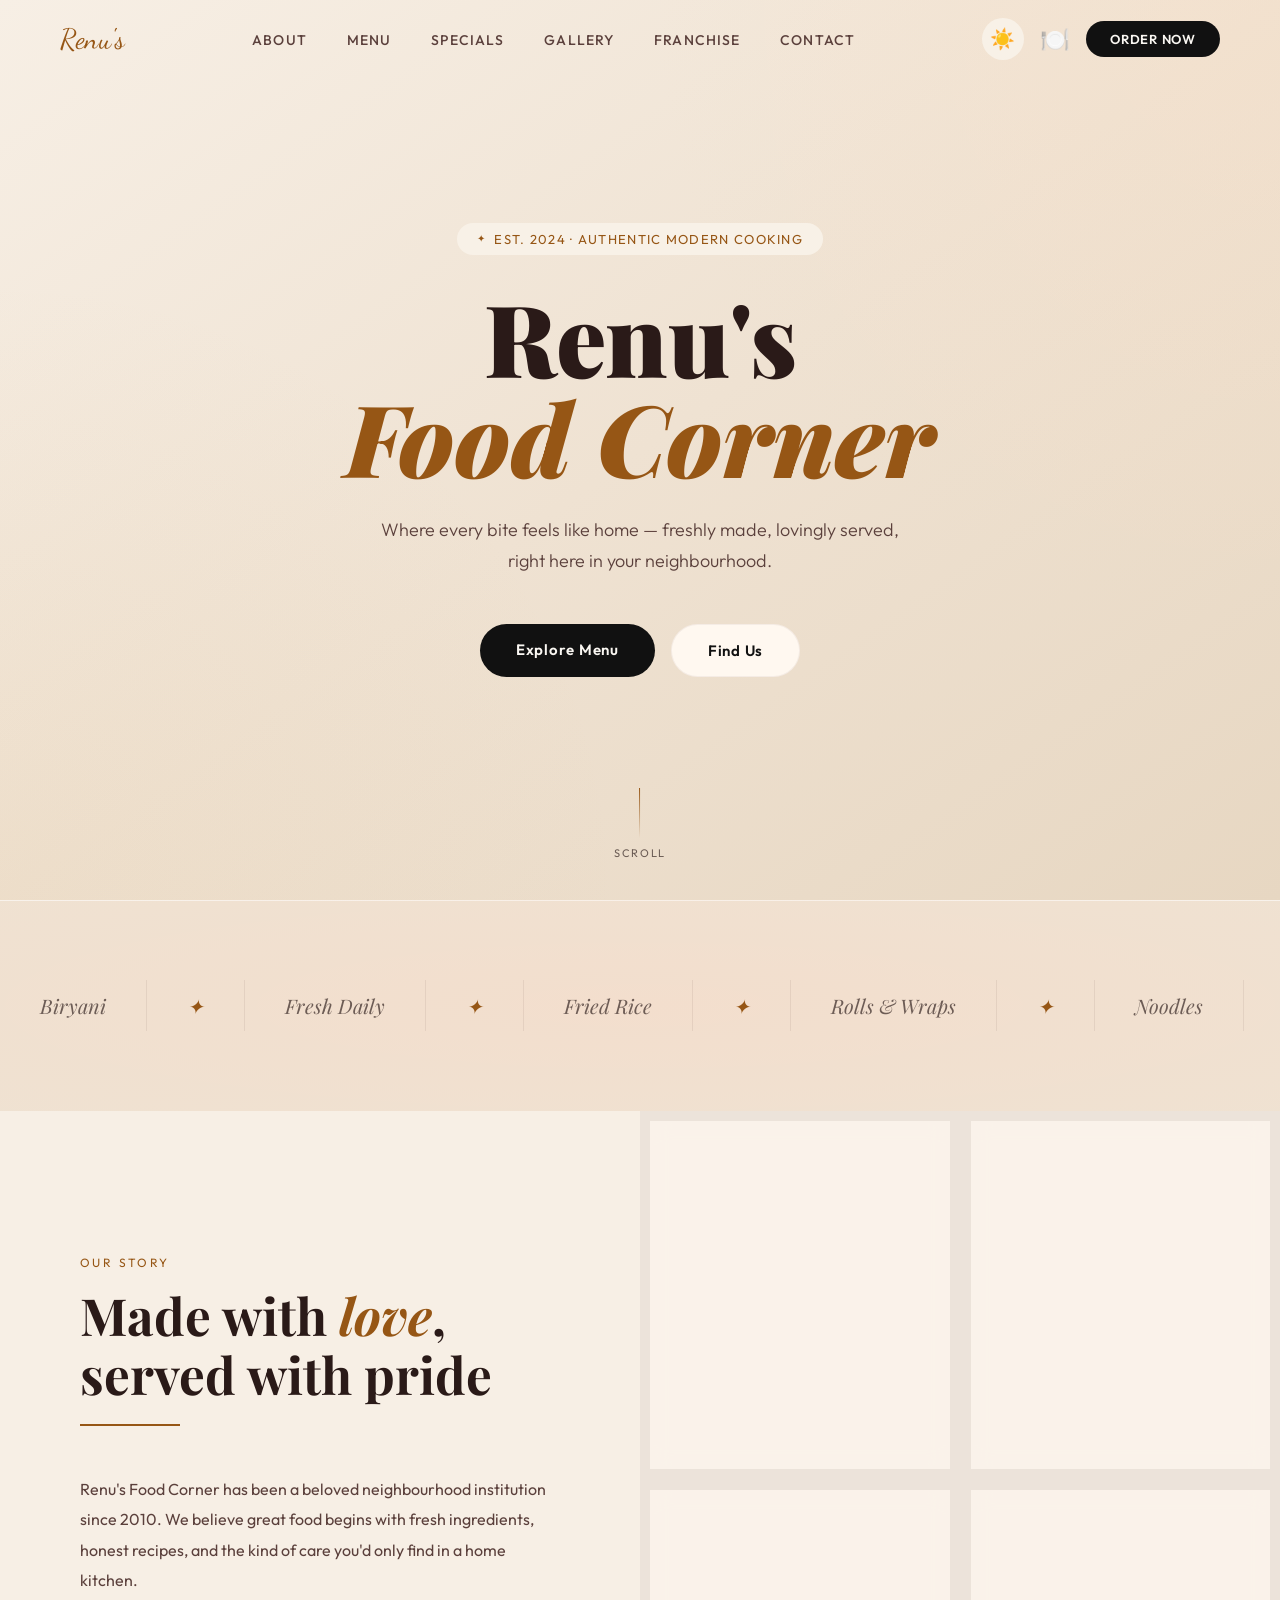
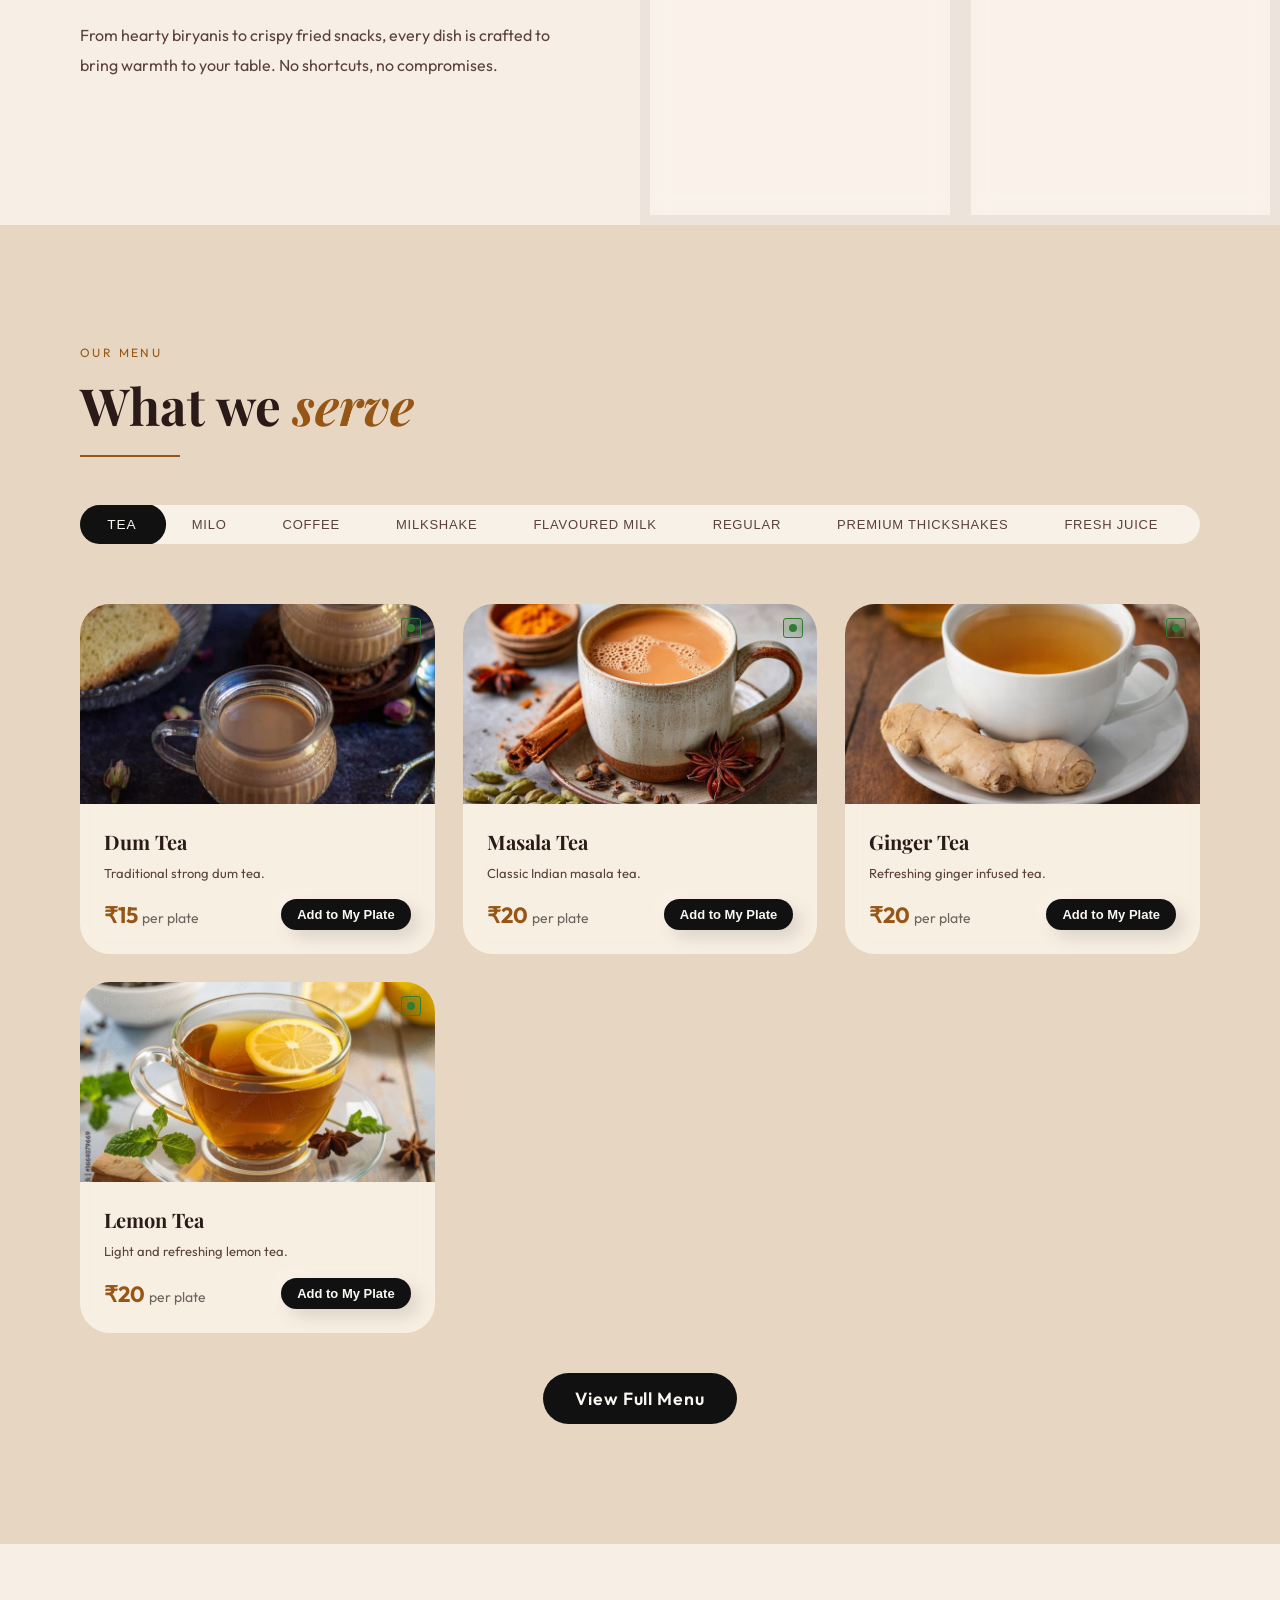
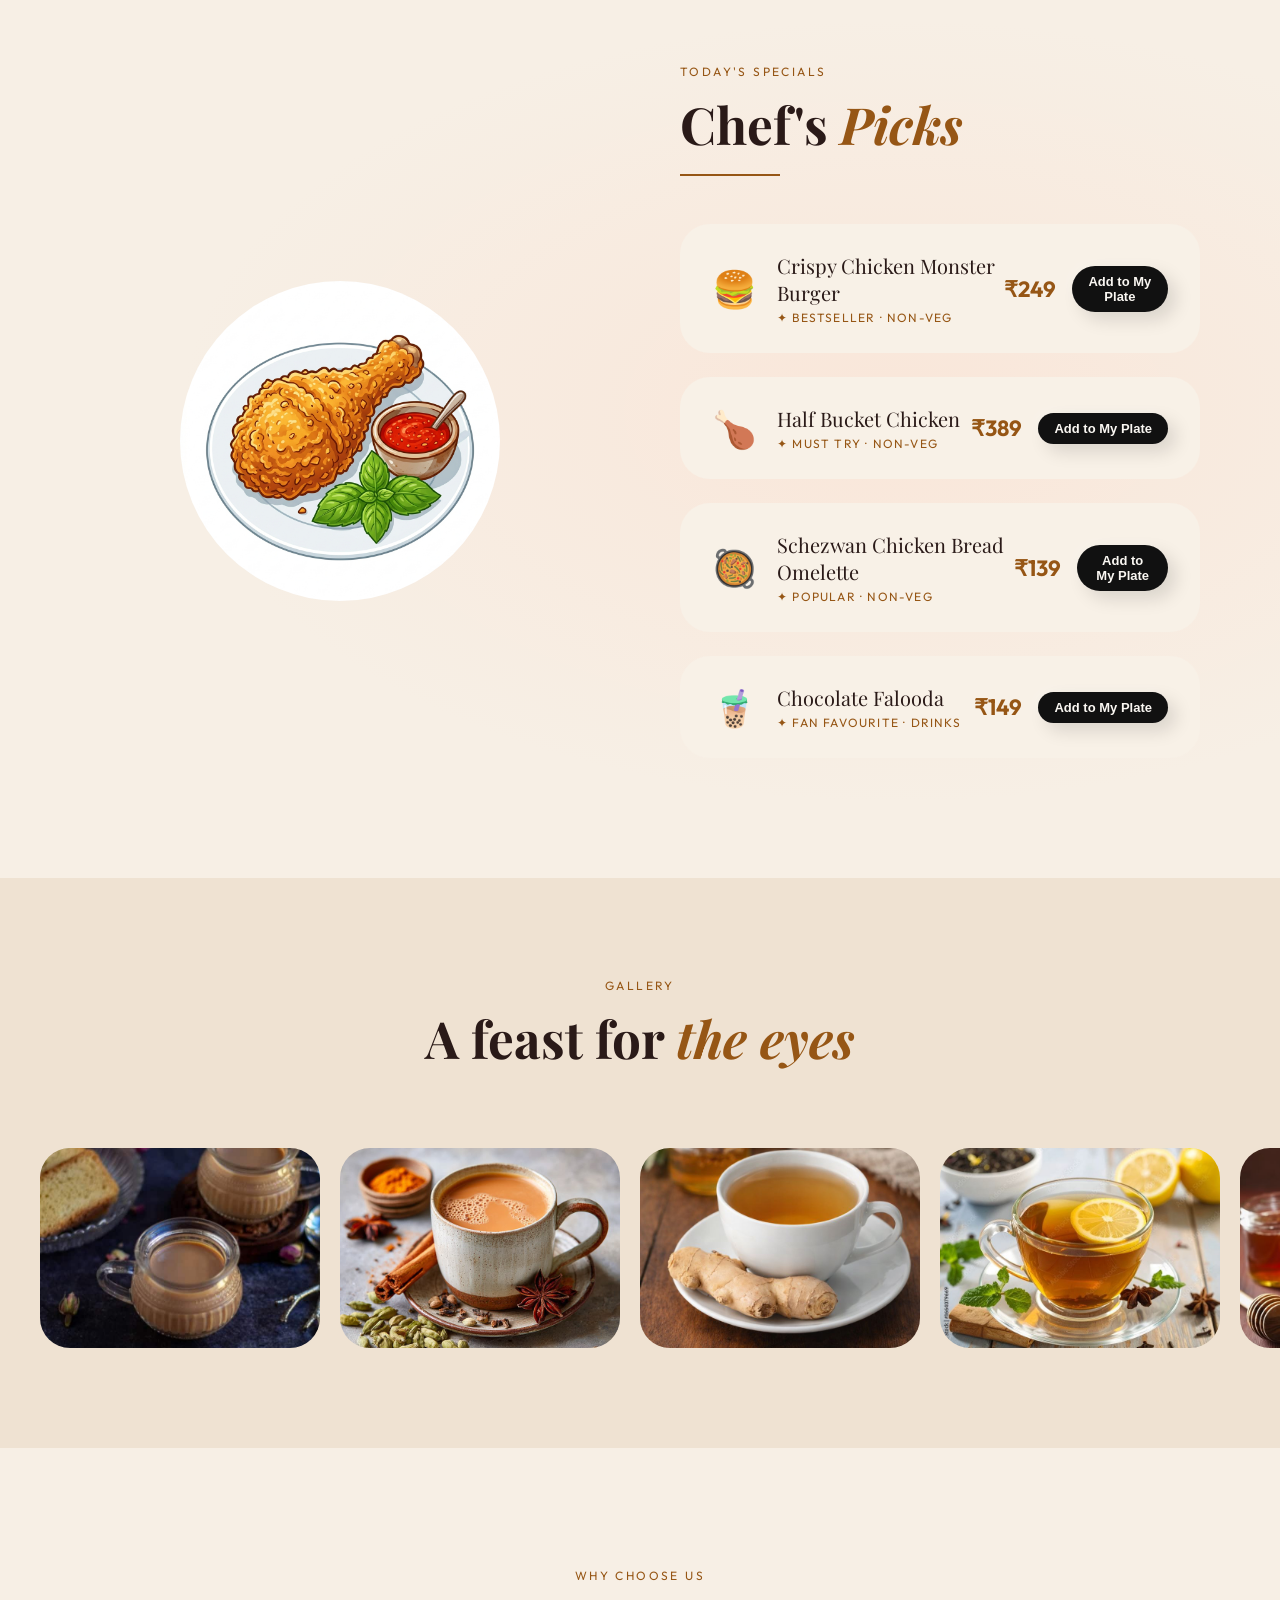
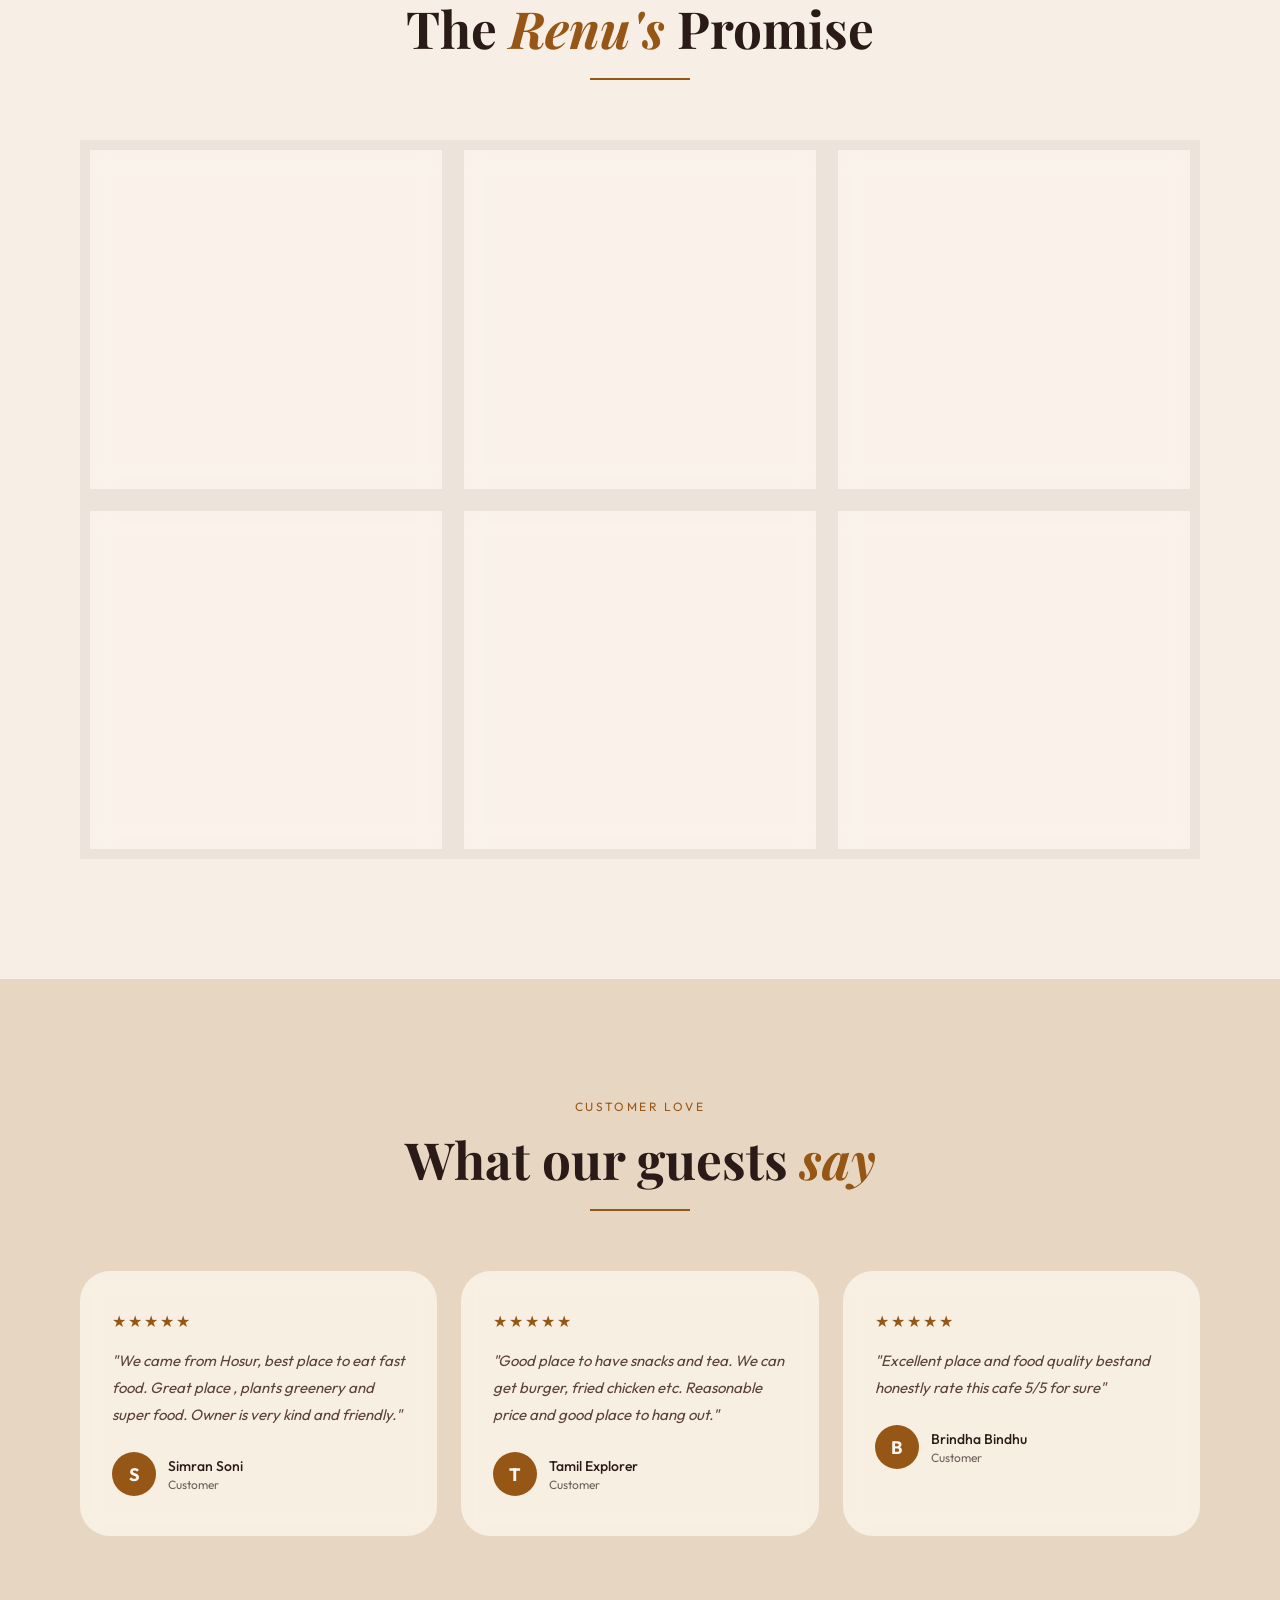
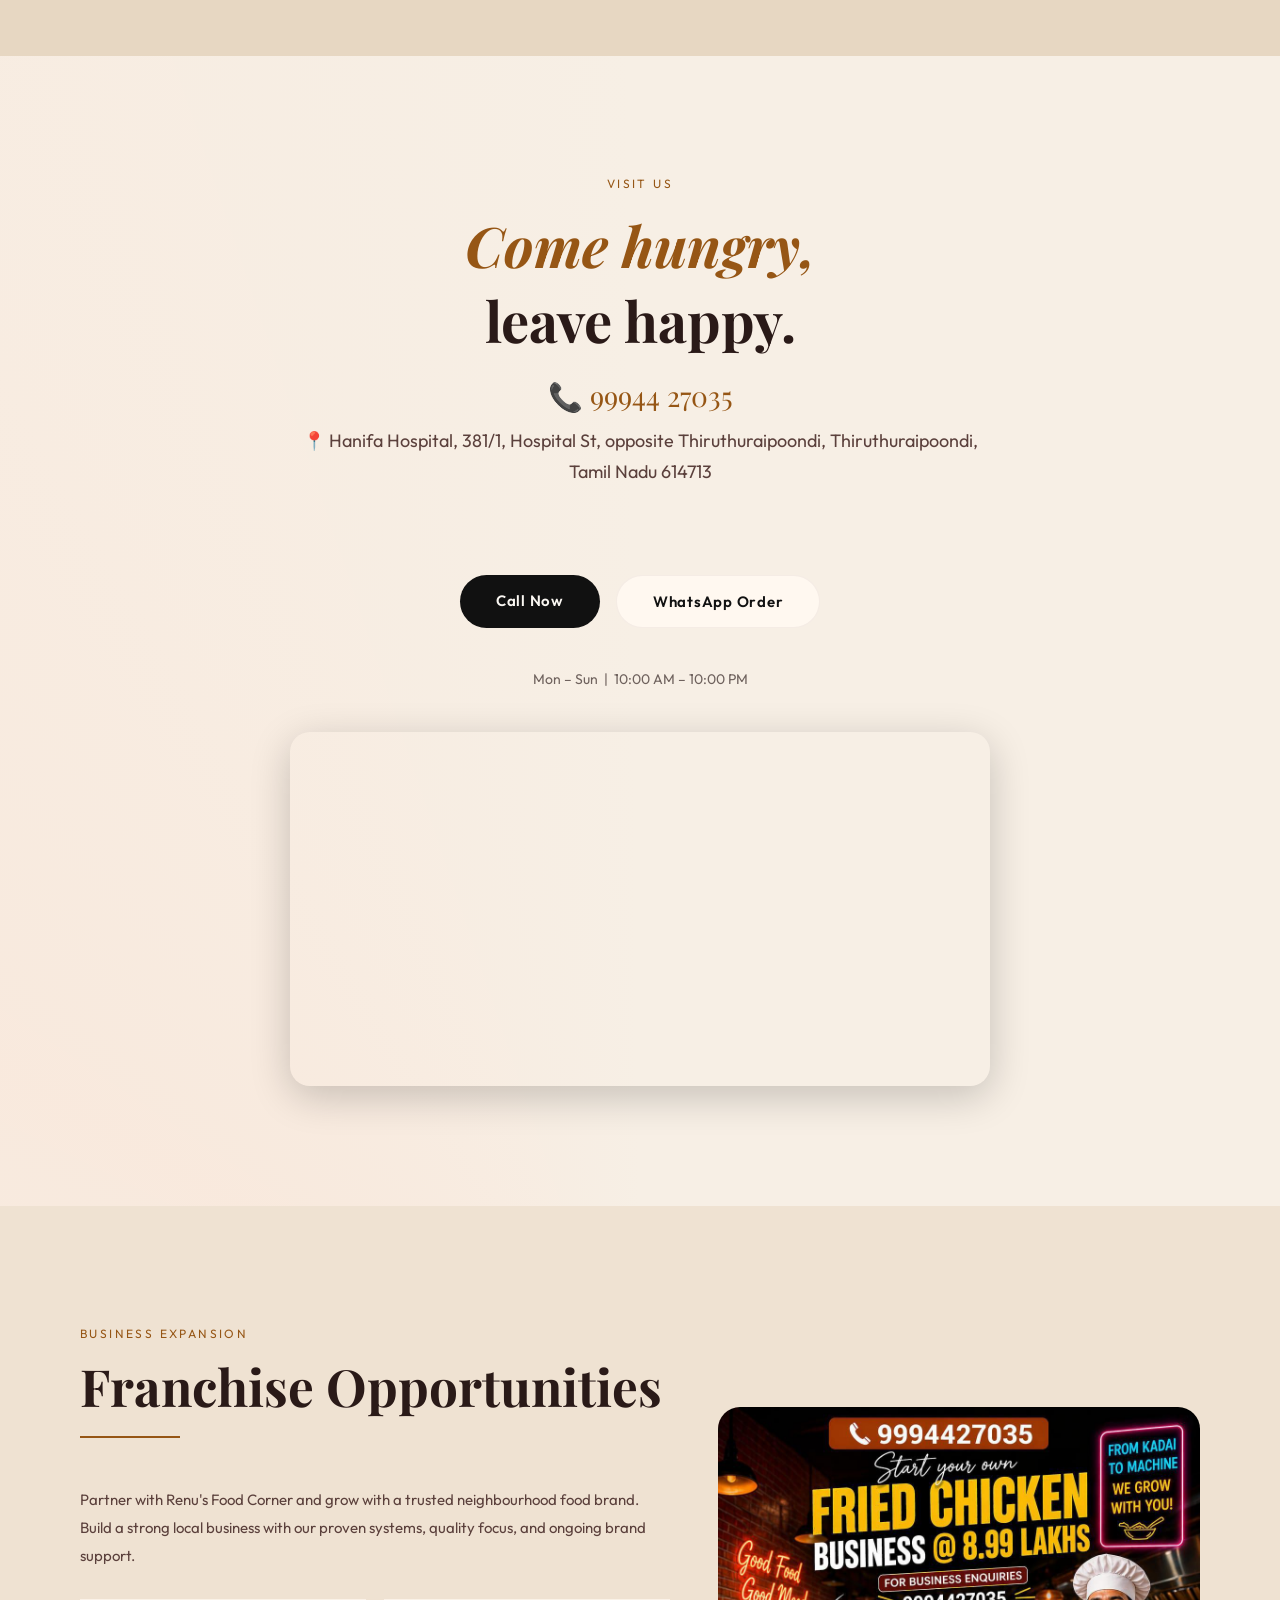
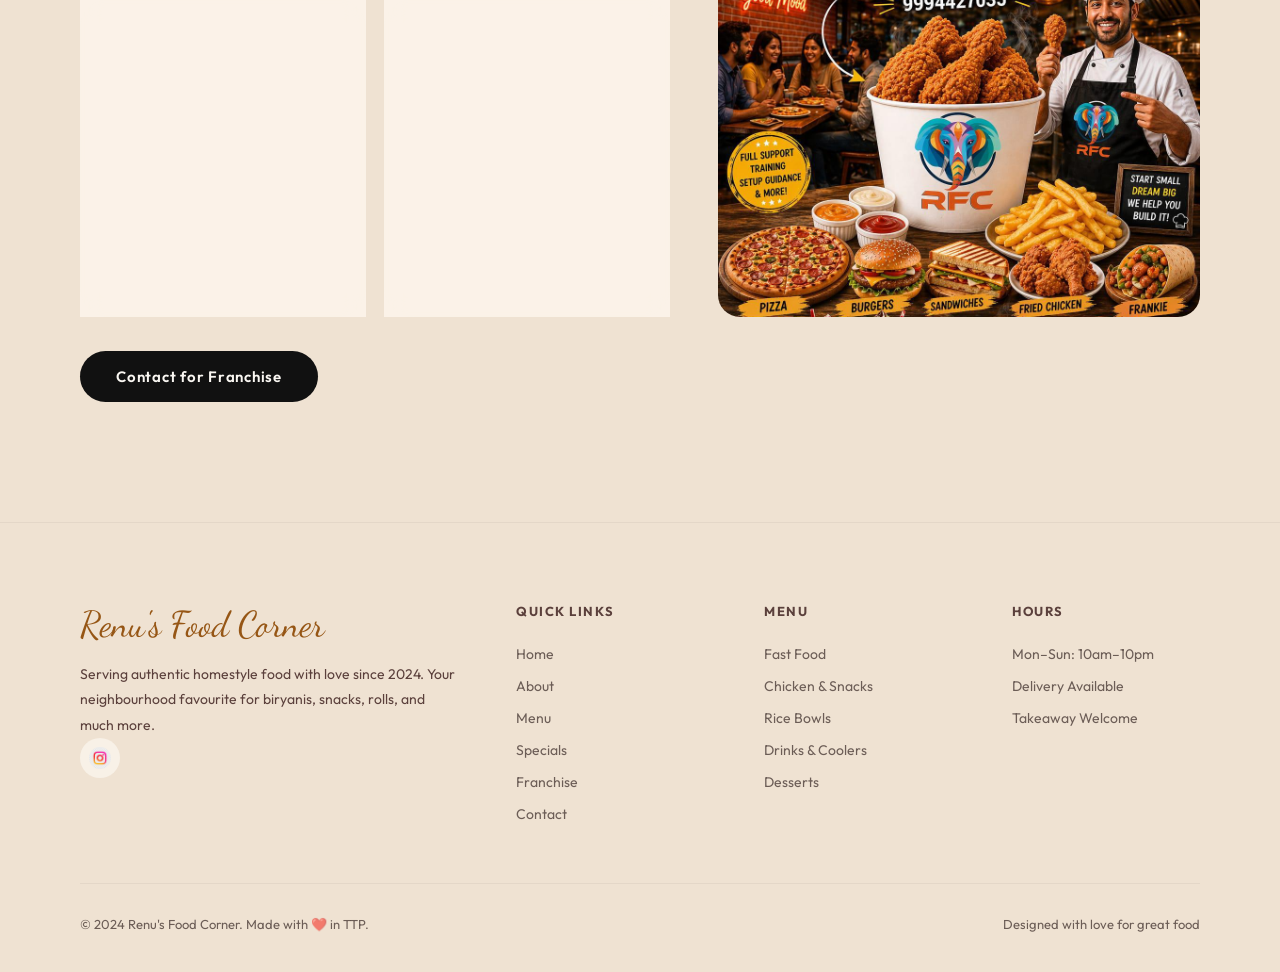
==== commit 2f4c15ec: "Add sandwich images and update index page" ====
--- a/Frontend/index.html
+++ b/Frontend/index.html
@@ -367,7 +367,7 @@
   <div class="cta-inner reveal">
     <span class="section-tag">Visit Us</span>
     <h2><em>Come hungry,</em><br>leave happy.</h2>
-    <span class="cta-phone">📞 6381883013</span>
+    <span class="cta-phone">📞 99944 27035</span>
     <p class="cta-addr">📍 Hanifa Hospital, 381/1, Hospital St, opposite Thiruthuraipoondi, Thiruthuraipoondi, Tamil Nadu 614713</p>
     <br><br>
     <div class="cta-actions">
